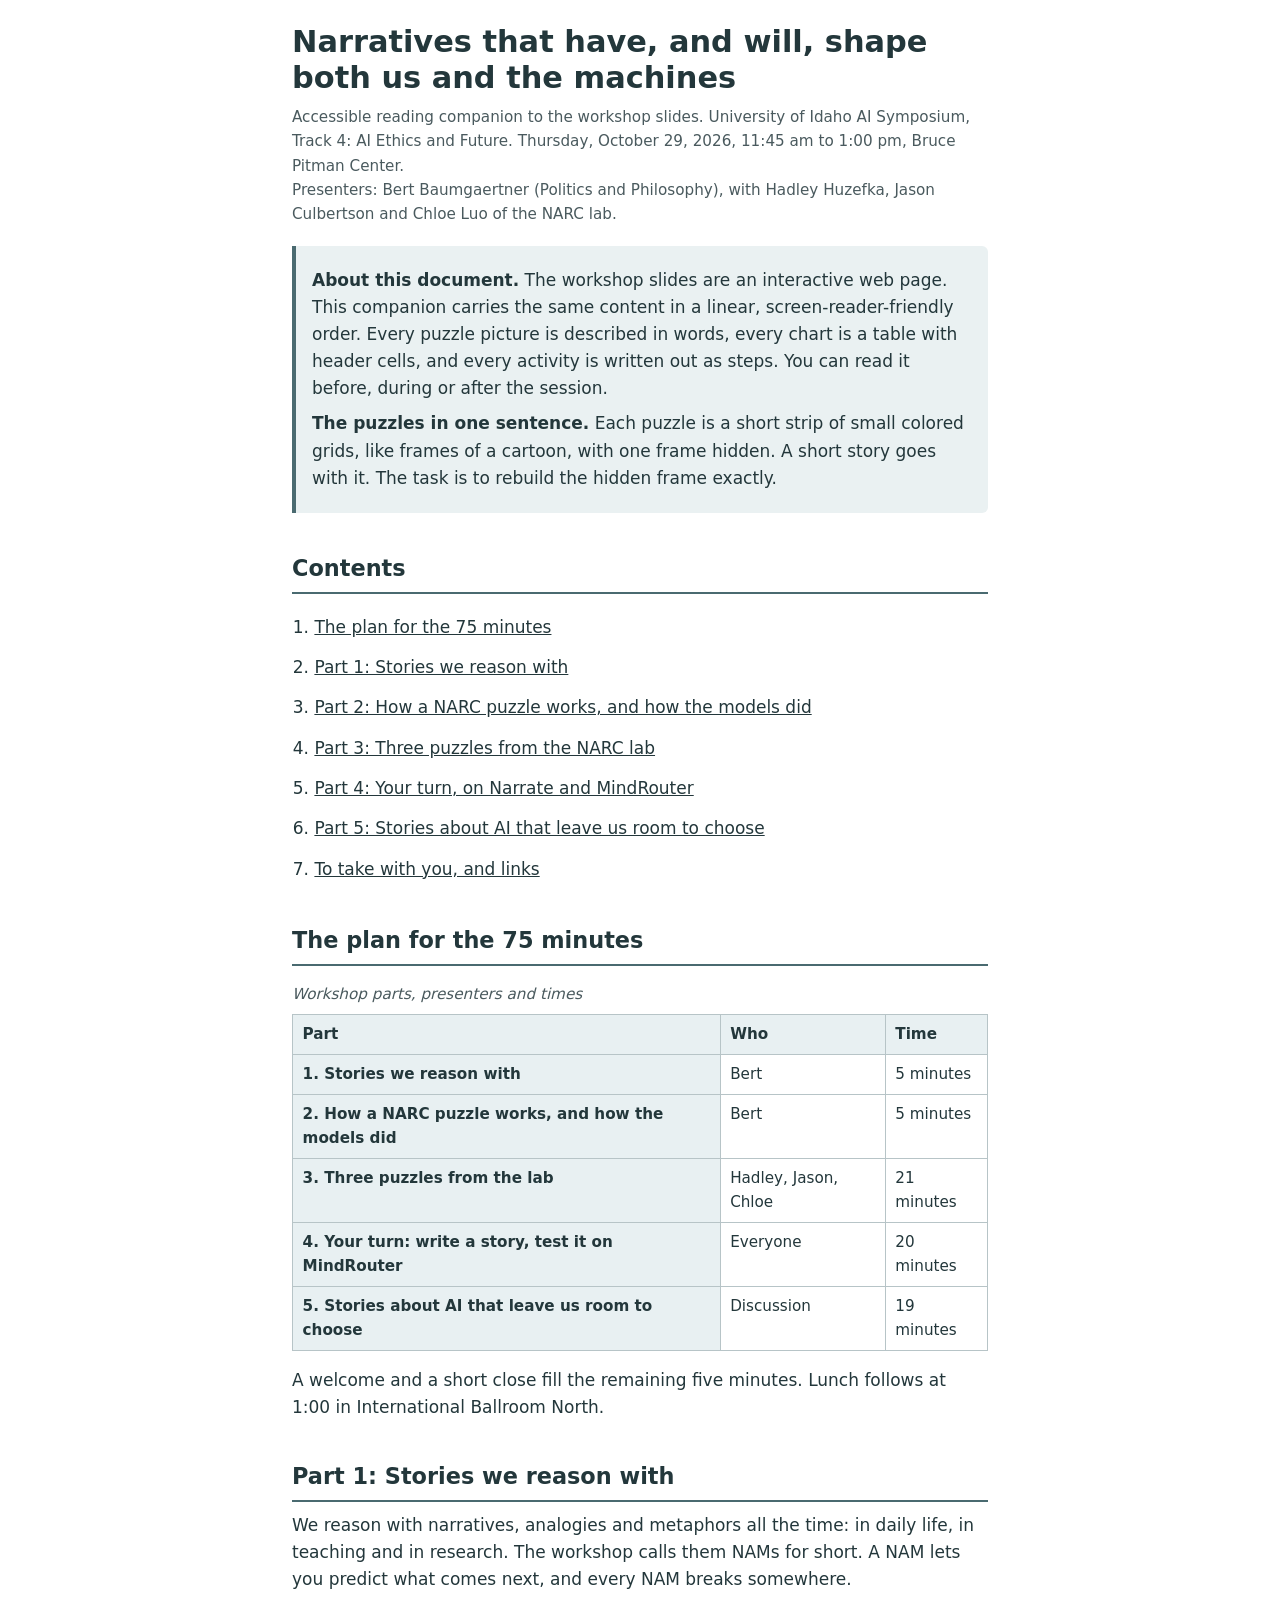
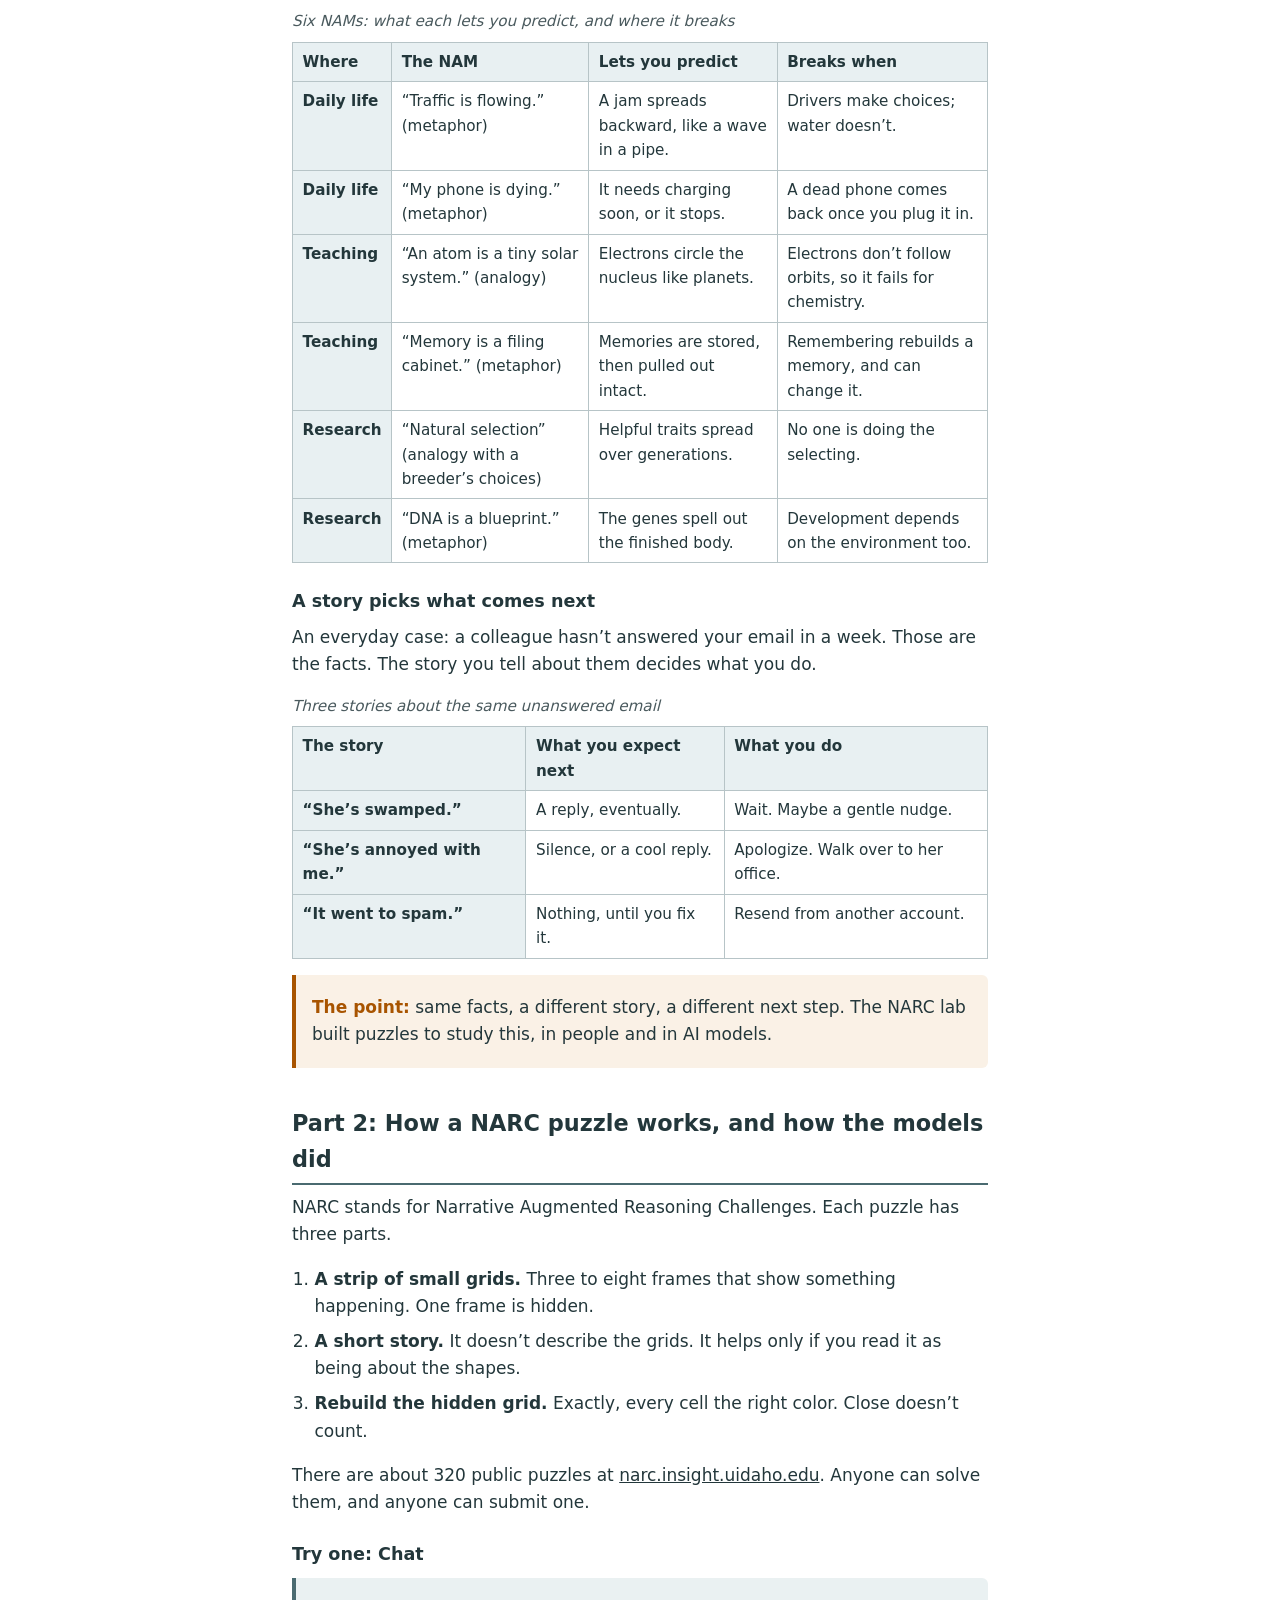
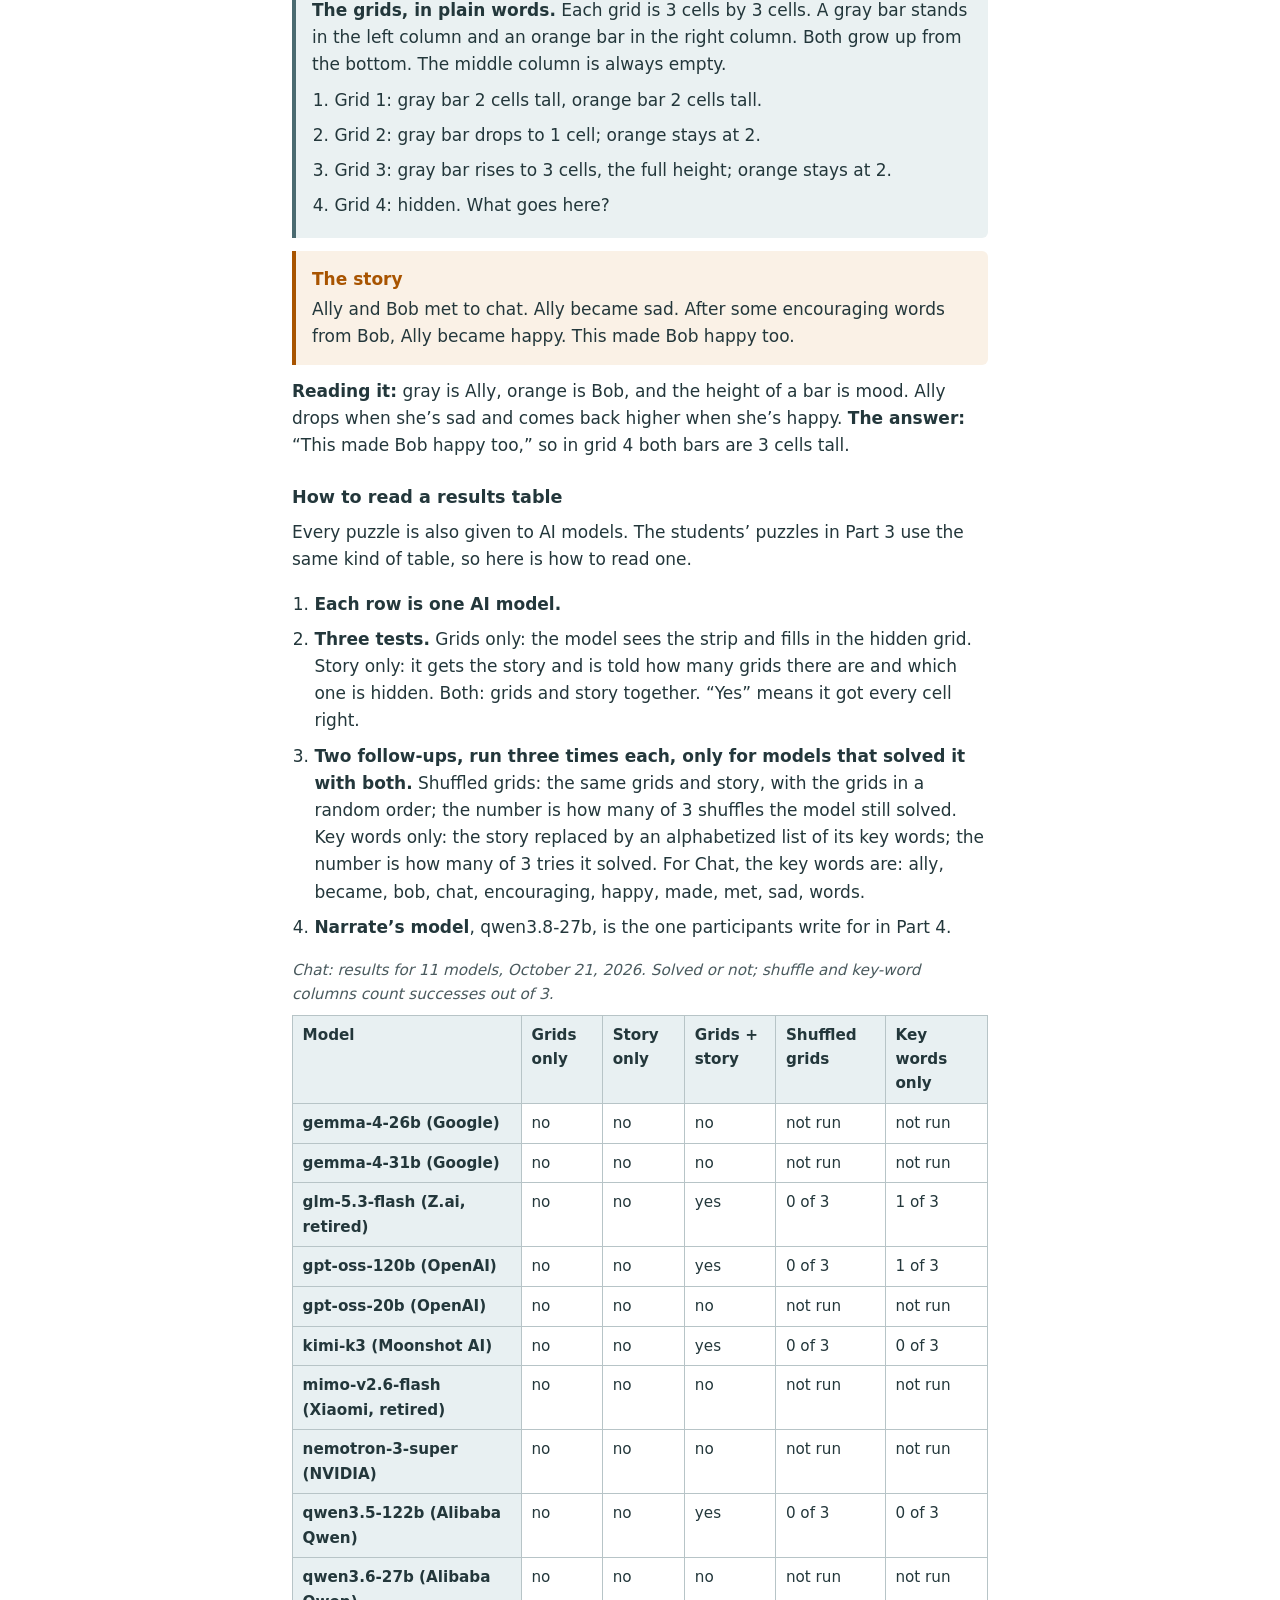
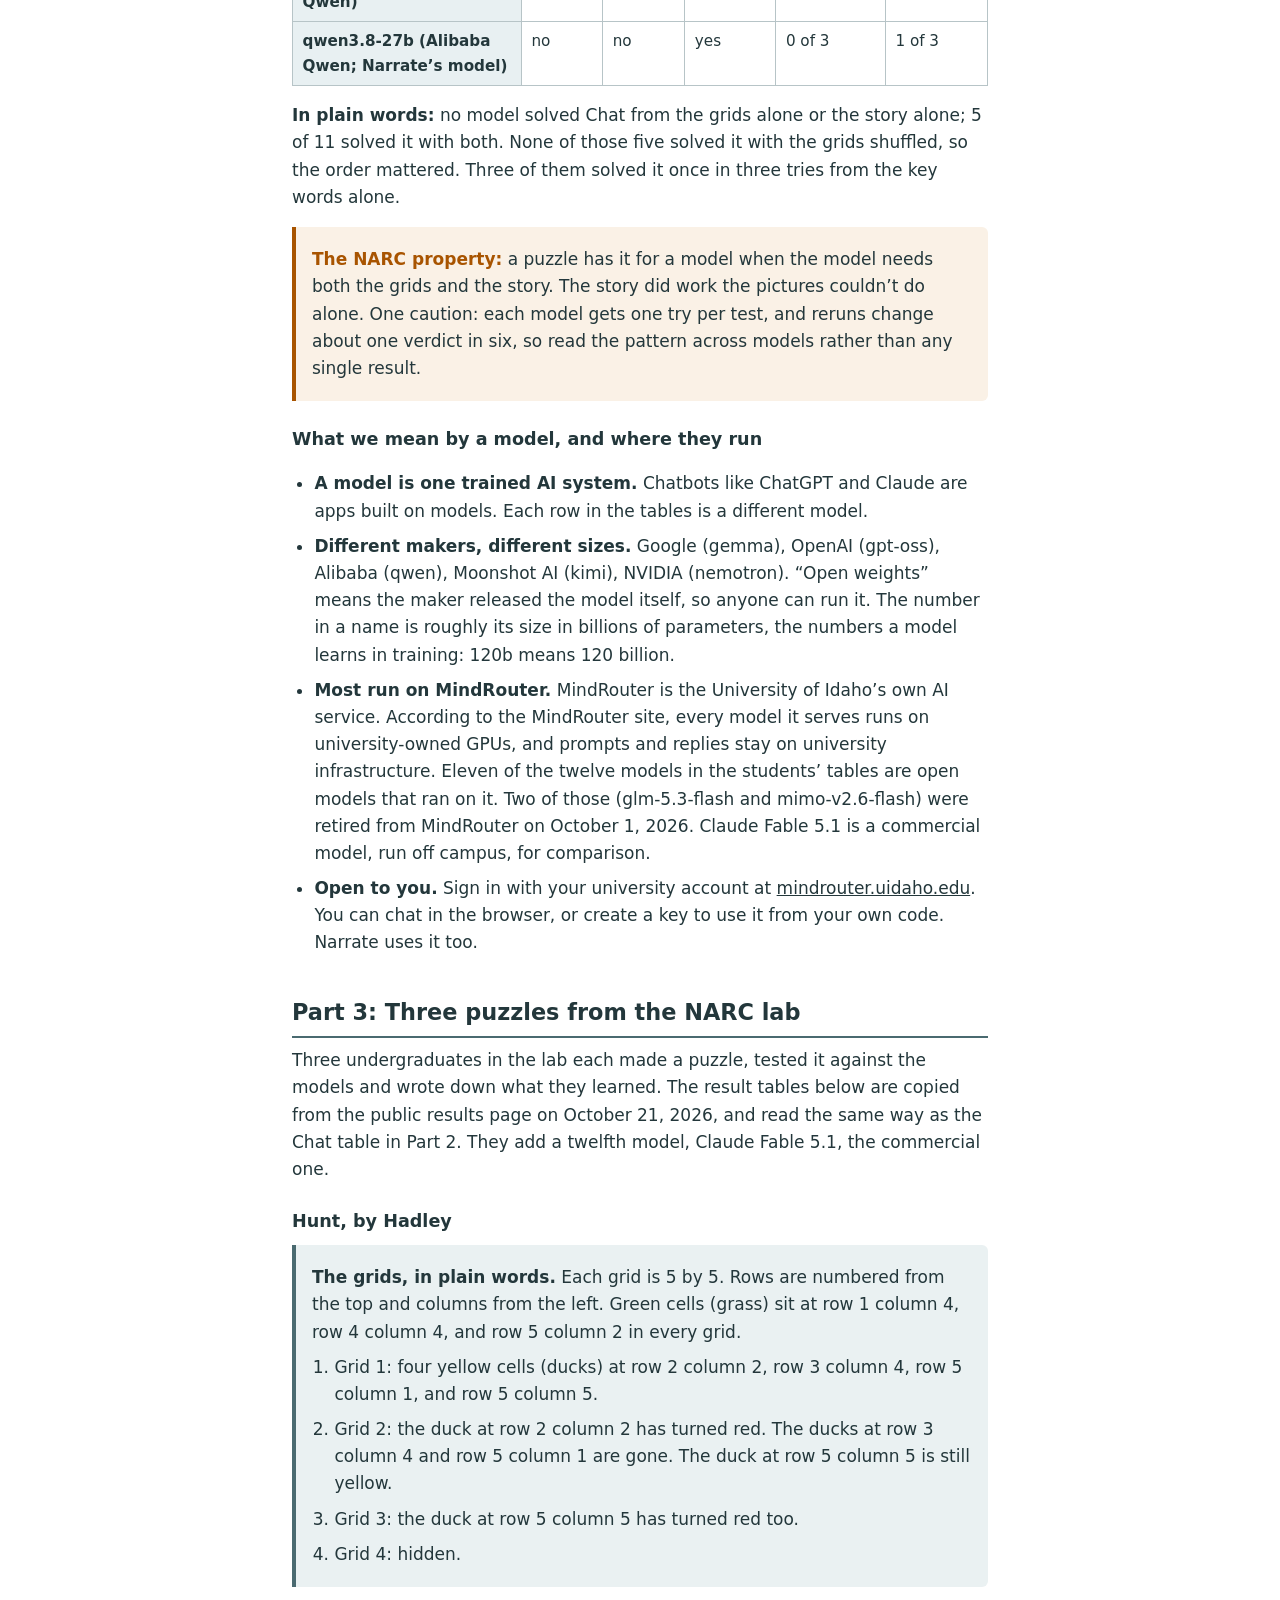
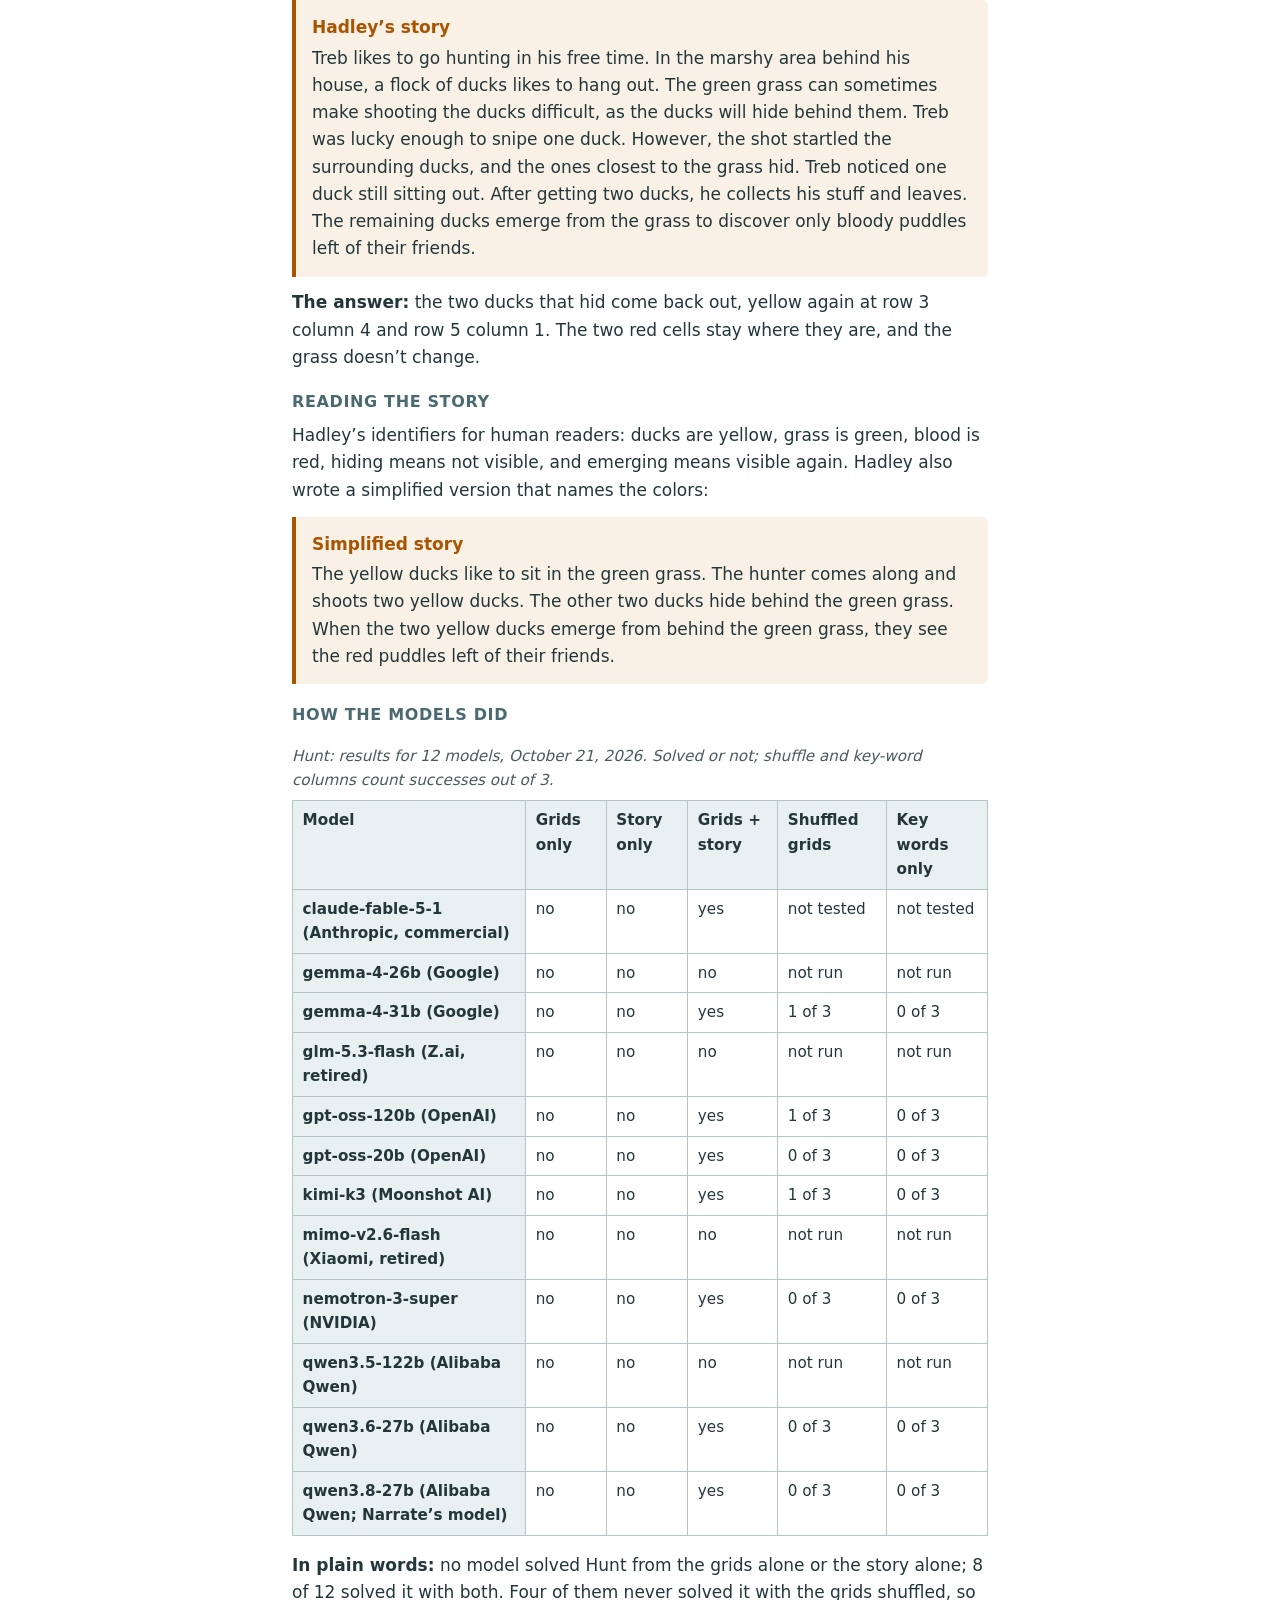
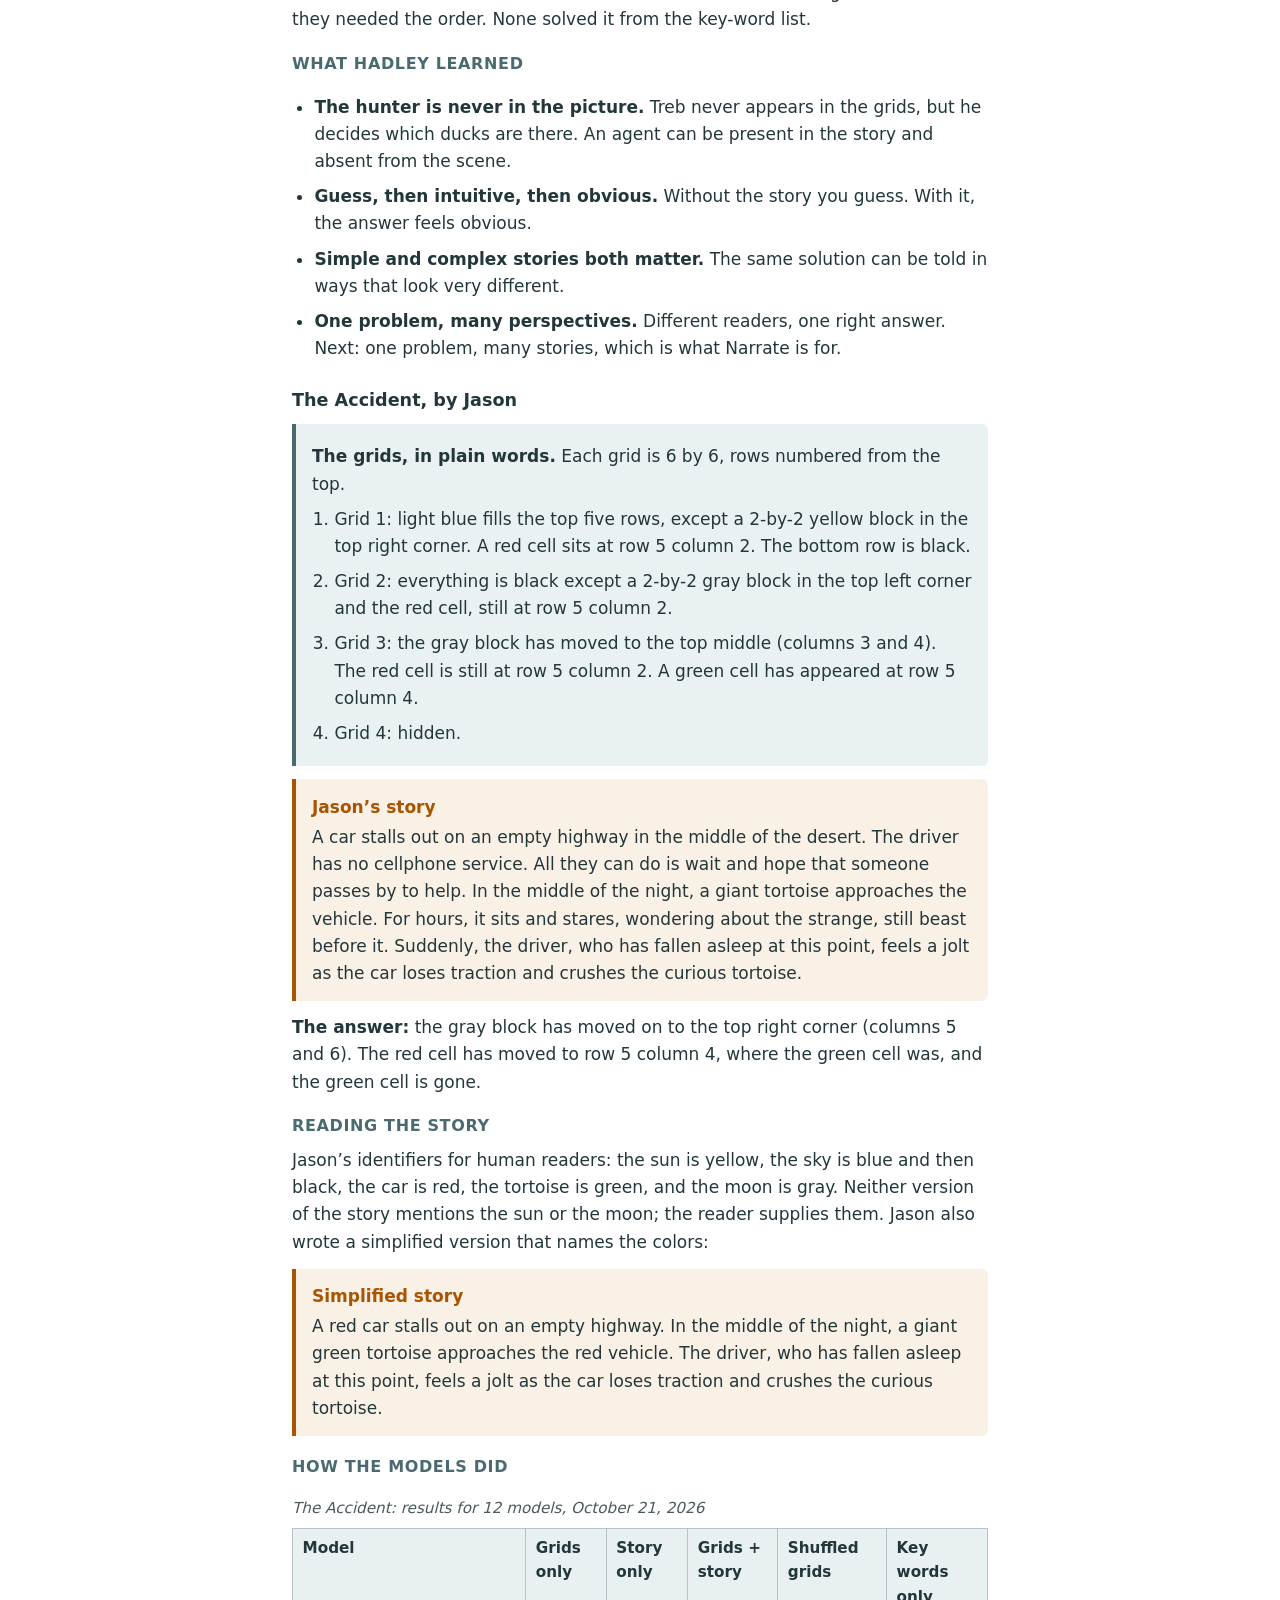
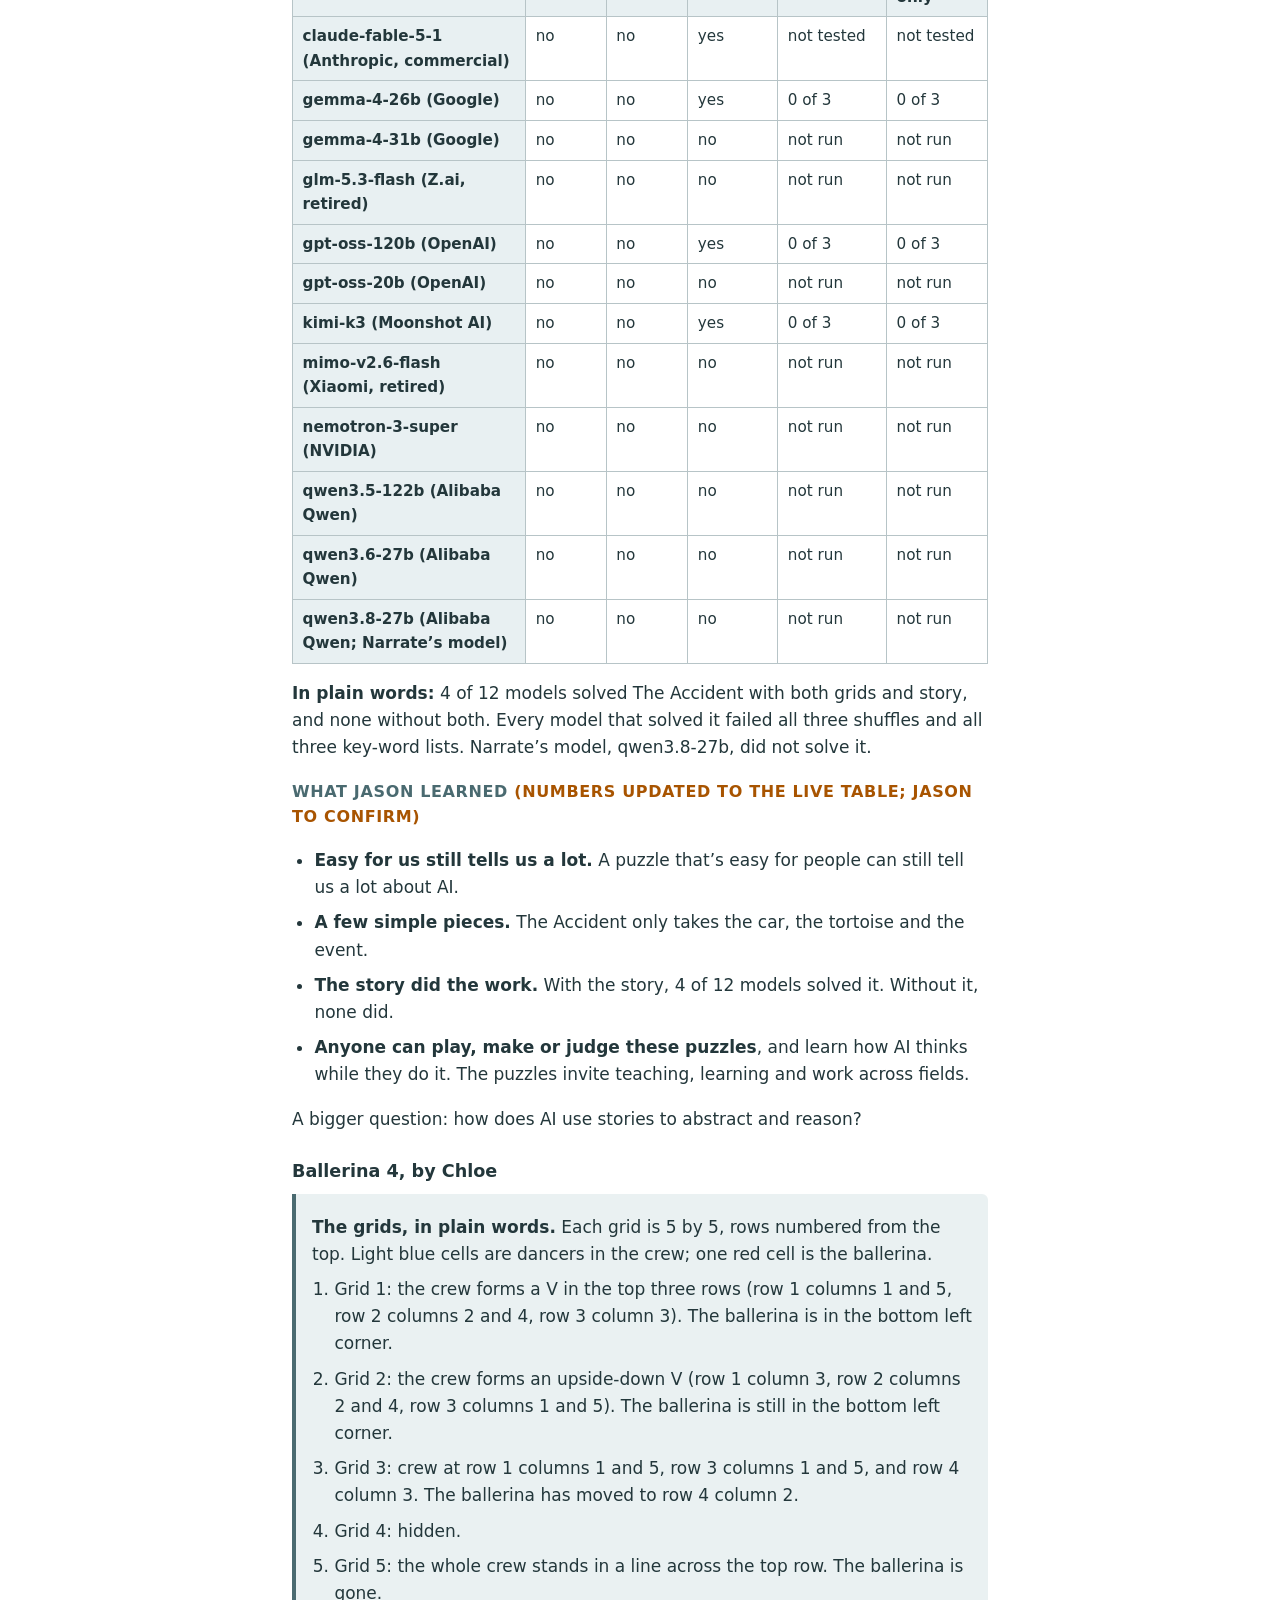
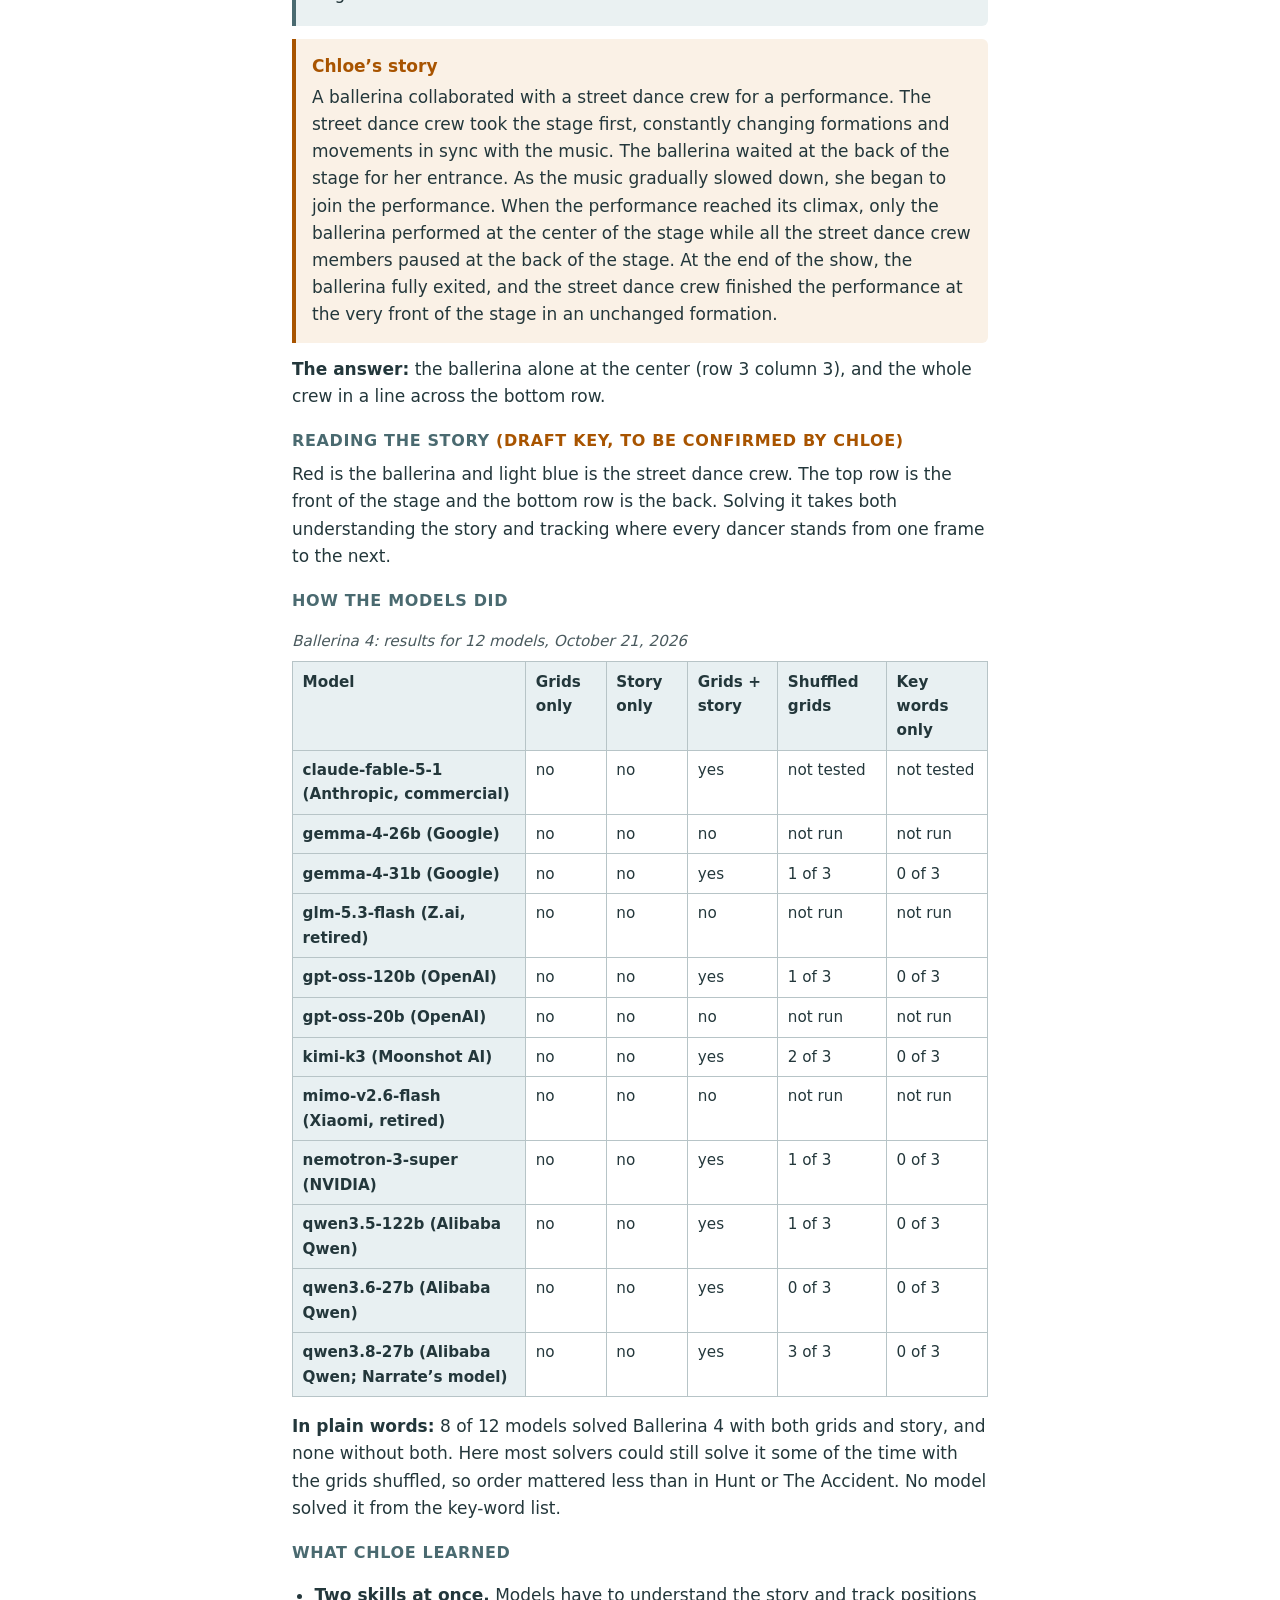
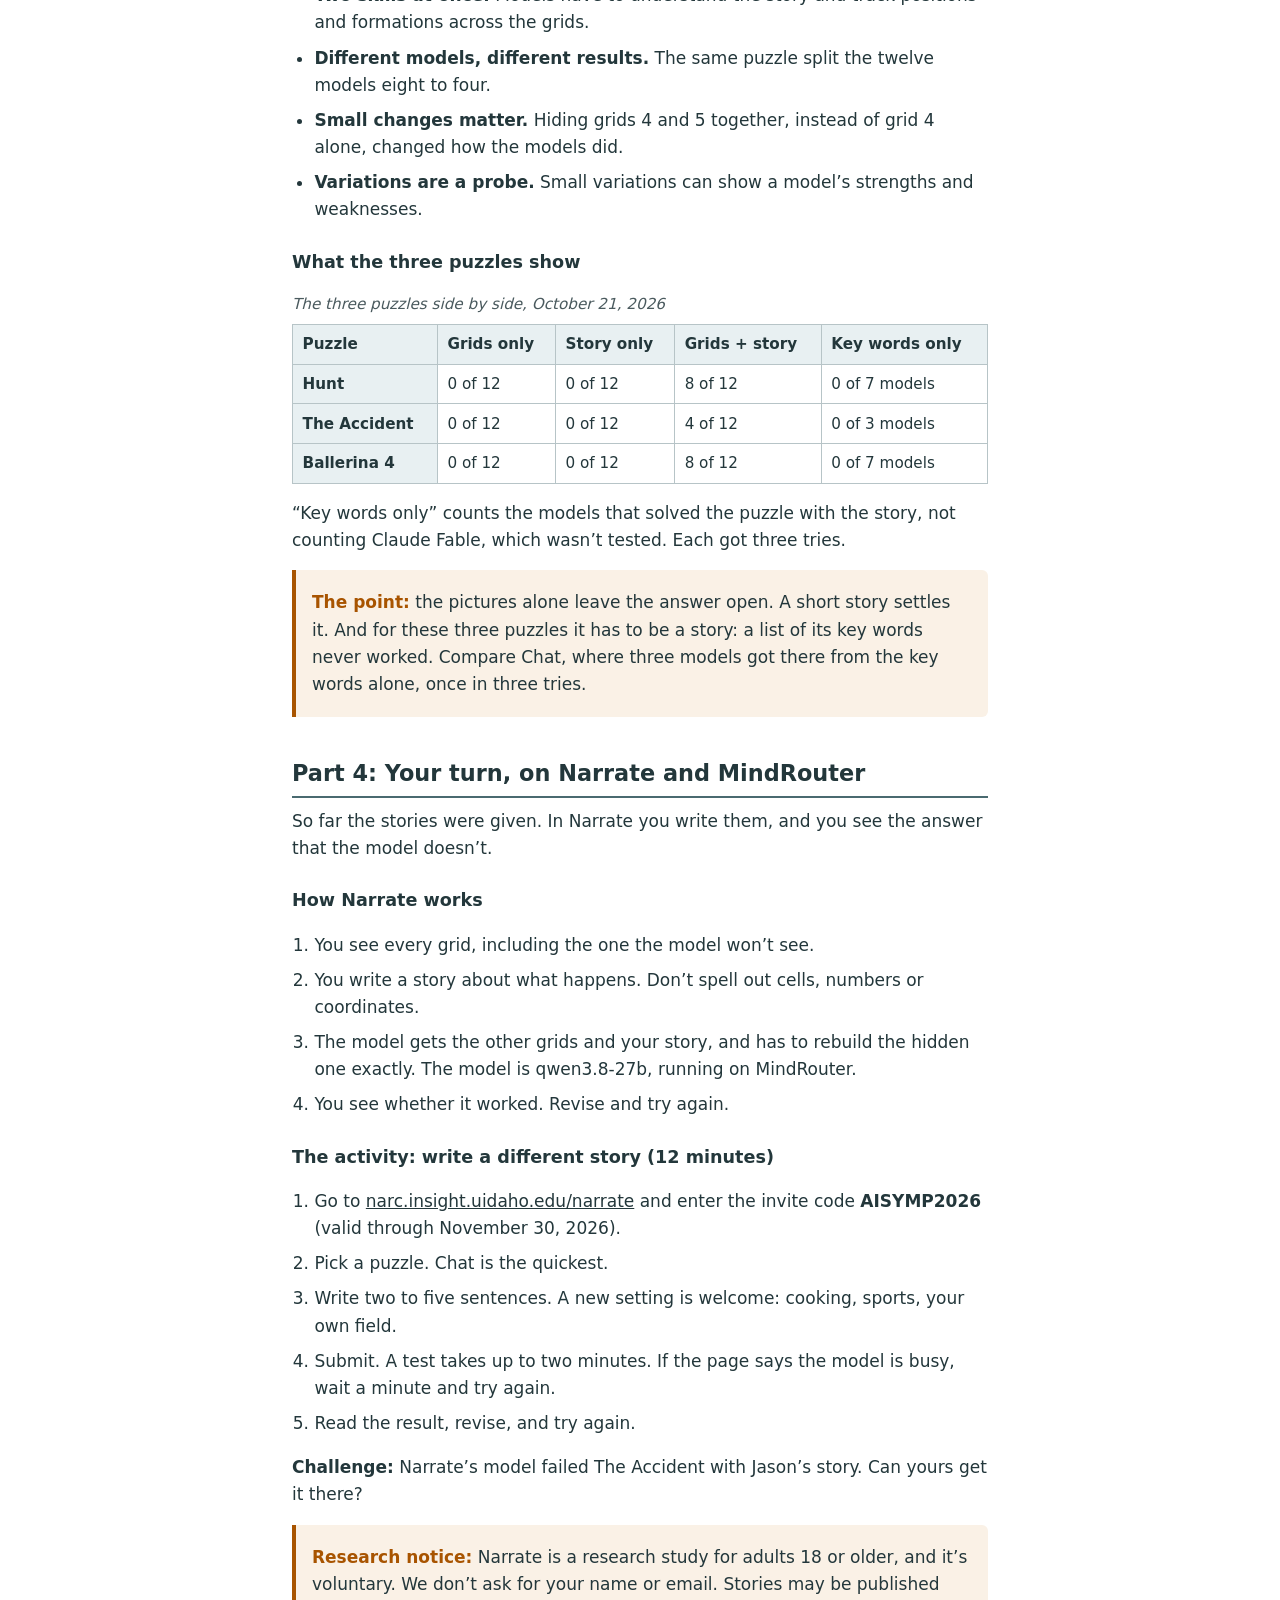
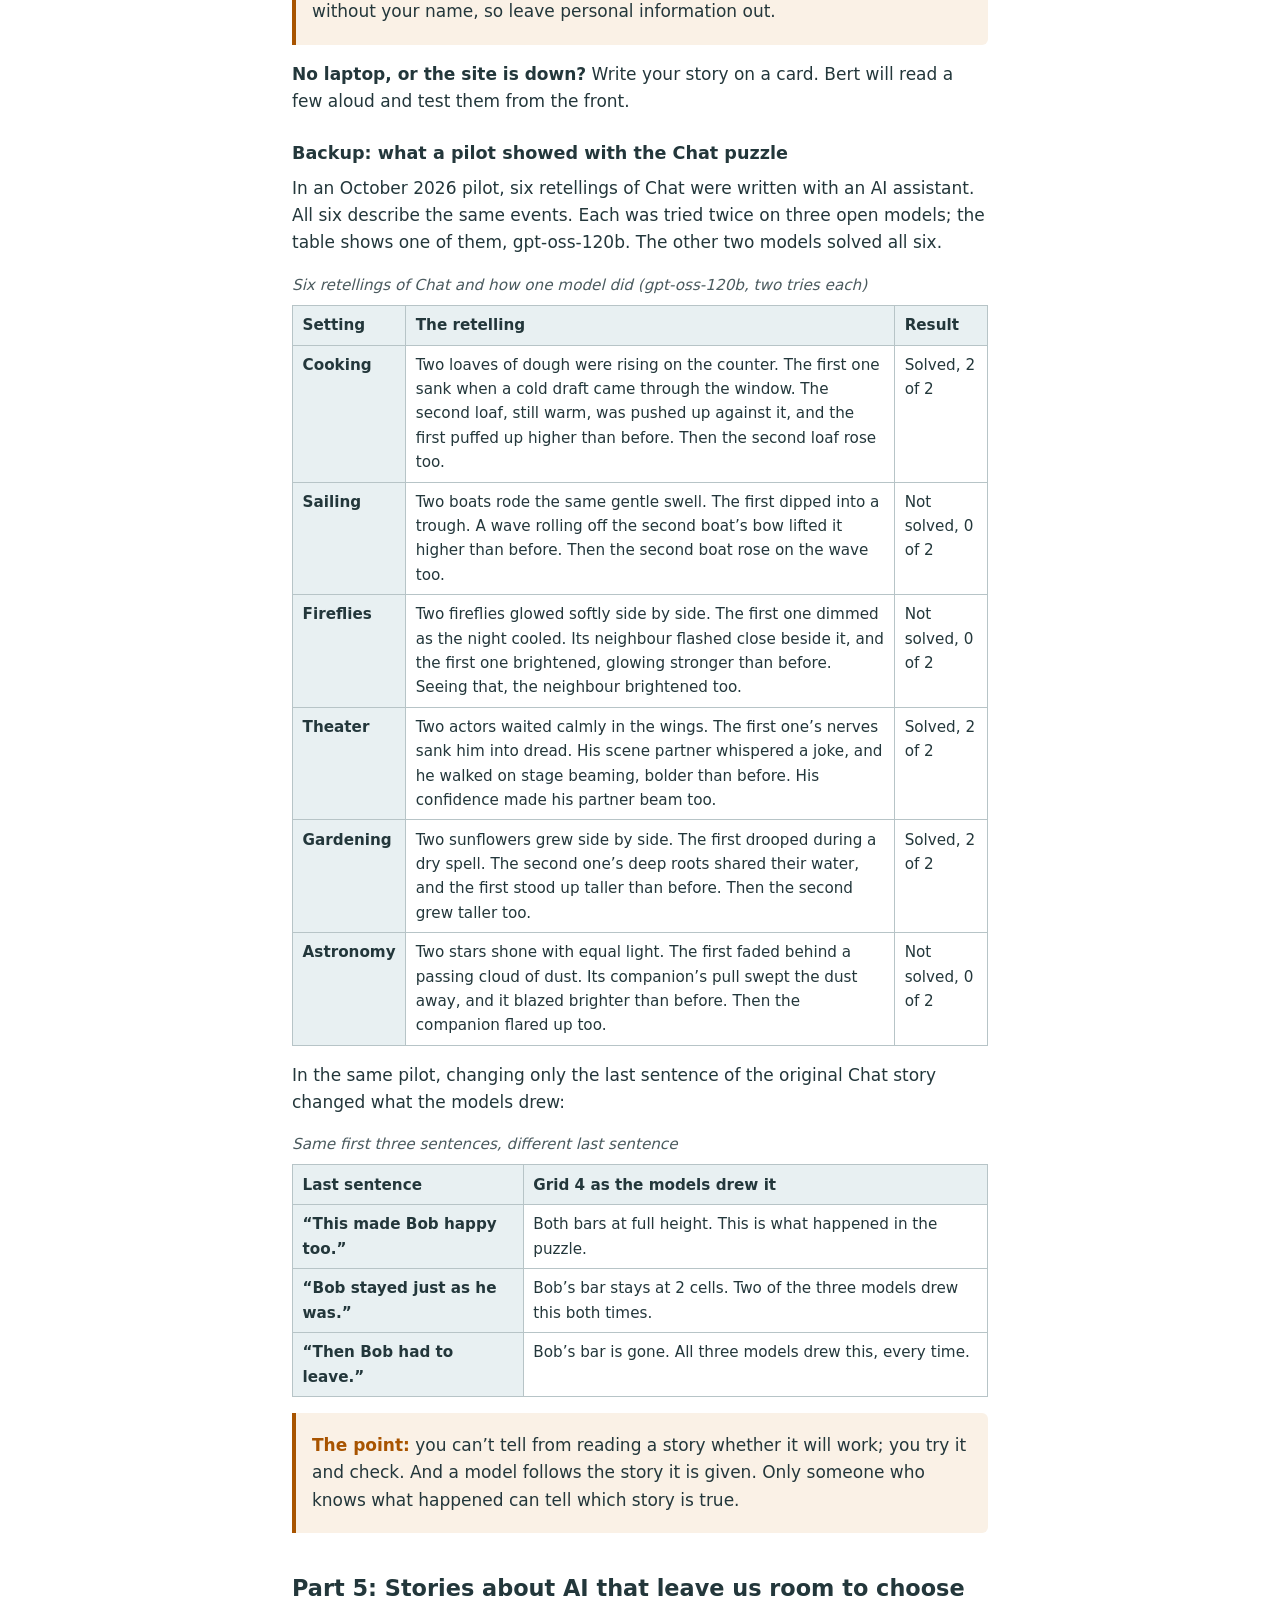
==== docs/companion.html @ aff0e632 "Narratives workshop for the UI AI Symposium, October 29, 2026 Interactive reveal.js slides, accessib" ====
<!DOCTYPE html>
<html lang="en">
<head>
<meta charset="utf-8">
<meta name="viewport" content="width=device-width, initial-scale=1">
<title>Narratives Workshop Companion</title>
<meta name="description" content="Accessible reading companion to the interactive slides for the workshop Narratives that have, and will, shape both us and the machines. University of Idaho AI Symposium, October 29, 2026. Same content as the slides, in linear form, with every puzzle grid described in words.">
<style>
  :root {
    --ink: #23373B;        /* body text on white: 12:1 */
    --rule: #4A6A70;       /* teal rule: 5.6:1 */
    --accent: #A85400;     /* dark orange: 5.1:1 on white, 4.8:1 on the cream callout */
    --note-bg: #EAF1F2;
    --transfer-bg: #FAF1E6;
    --tbl-head: #E8F0F2;
    --tbl-border: #B7C4C7;
    --quiet: #4A5A5E;      /* 6.5:1 on white */
  }
  * { box-sizing: border-box; }
  body {
    font-family: "Fira Sans", "Segoe UI", system-ui, -apple-system, sans-serif;
    color: var(--ink);
    background: #ffffff;
    line-height: 1.6;
    font-size: 1.0625rem;
    max-width: 46rem;
    margin: 0 auto;
    padding: 1.5rem 1.25rem 4rem;
  }
  h1 { font-size: 1.9rem; line-height: 1.2; margin: 0 0 .25rem; }
  h2 { font-size: 1.4rem; margin: 2.4rem 0 .6rem; padding-bottom: .3rem; border-bottom: 2px solid var(--rule); }
  h3 { font-size: 1.1rem; margin: 1.5rem 0 .3rem; color: var(--ink); }
  h4 { font-size: 1rem; margin: 1.1rem 0 .2rem; text-transform: uppercase; letter-spacing: .04em; color: var(--rule); }
  p, li { margin: .5rem 0; }
  ul, ol { padding-left: 1.4rem; }
  strong { font-weight: 600; }
  a { color: var(--ink); text-decoration: underline; }
  a:focus-visible, :focus-visible { outline: 3px solid var(--accent); outline-offset: 2px; }
  .skip { position: absolute; left: -999px; top: auto; background: var(--ink); color: #fff; padding: .6rem 1rem; text-decoration: none; border-radius: 0 0 6px 0; }
  .skip:focus { left: 0; top: 0; z-index: 10; }
  .meta { color: var(--quiet); font-size: .95rem; }
  .about { background: var(--note-bg); border-left: 4px solid var(--rule); padding: .8rem 1rem; border-radius: 0 6px 6px 0; margin: 1.2rem 0; }
  nav[aria-label="Contents"] ol { line-height: 1.9; }
  blockquote.story { margin: .8rem 0; padding: .7rem 1rem; background: var(--transfer-bg); border-left: 4px solid var(--accent); border-radius: 0 6px 6px 0; }
  blockquote.story p { margin: .2rem 0; }
  .label { font-weight: 700; }
  .story .label { color: var(--accent); }
  .inwords { background: var(--note-bg); border-left: 4px solid var(--rule); padding: .7rem 1rem; border-radius: 0 6px 6px 0; margin: .6rem 0 0; }
  .inwords ol { margin: .3rem 0; }
  aside.callout { background: var(--transfer-bg); border-left: 4px solid var(--accent); padding: .7rem 1rem; border-radius: 0 6px 6px 0; margin: 1rem 0; }
  aside.callout .label { color: var(--accent); }
  table { border-collapse: collapse; width: 100%; margin: 1rem 0; font-size: .95rem; }
  caption { text-align: left; font-style: italic; color: var(--quiet); margin-bottom: .5rem; }
  th, td { border: 1px solid var(--tbl-border); padding: .45rem .6rem; text-align: left; vertical-align: top; }
  thead th, tbody th { background: var(--tbl-head); }
  td.c { text-align: center; }
  .draft { font-weight: 700; color: var(--accent); }
  footer { margin-top: 3rem; padding-top: 1rem; border-top: 1px solid #D9E2E4; color: var(--quiet); font-size: .9rem; }
  @media print {
    body { max-width: none; font-size: 11pt; }
    h2 { break-after: avoid; }
    table, blockquote, .inwords { break-inside: avoid; }
  }
</style>
</head>
<body>
<a class="skip" href="#main">Skip to content</a>

<header>
  <h1>Narratives that have, and will, shape both us and the machines</h1>
  <p class="meta">Accessible reading companion to the workshop slides. University of Idaho AI Symposium, Track 4: AI Ethics and Future. Thursday, October 29, 2026, 11:45 am to 1:00 pm, Bruce Pitman Center.<br>
  Presenters: Bert Baumgaertner (Politics and Philosophy), with Hadley Huzefka, Jason Culbertson and Chloe Luo of the NARC lab.</p>

  <div class="about">
    <p><strong>About this document.</strong> The workshop slides are an interactive web page. This companion carries the same
    content in a linear, screen-reader-friendly order. Every puzzle picture is described in words, every chart is a table
    with header cells, and every activity is written out as steps. You can read it before, during or after the session.</p>
    <p><strong>The puzzles in one sentence.</strong> Each puzzle is a short strip of small colored grids, like frames of a
    cartoon, with one frame hidden. A short story goes with it. The task is to rebuild the hidden frame exactly.</p>
  </div>
</header>

<nav aria-label="Contents">
  <h2>Contents</h2>
  <ol>
    <li><a href="#plan">The plan for the 75 minutes</a></li>
    <li><a href="#part1">Part 1: Stories we reason with</a></li>
    <li><a href="#part2">Part 2: How a NARC puzzle works, and how the models did</a></li>
    <li><a href="#part3">Part 3: Three puzzles from the NARC lab</a></li>
    <li><a href="#part4">Part 4: Your turn, on Narrate and MindRouter</a></li>
    <li><a href="#part5">Part 5: Stories about AI that leave us room to choose</a></li>
    <li><a href="#close">To take with you, and links</a></li>
  </ol>
</nav>

<main id="main">

<section aria-labelledby="plan">
  <h2 id="plan">The plan for the 75 minutes</h2>
  <table>
    <caption>Workshop parts, presenters and times</caption>
    <thead><tr><th scope="col">Part</th><th scope="col">Who</th><th scope="col">Time</th></tr></thead>
    <tbody>
      <tr><th scope="row">1. Stories we reason with</th><td>Bert</td><td>5 minutes</td></tr>
      <tr><th scope="row">2. How a NARC puzzle works, and how the models did</th><td>Bert</td><td>5 minutes</td></tr>
      <tr><th scope="row">3. Three puzzles from the lab</th><td>Hadley, Jason, Chloe</td><td>21 minutes</td></tr>
      <tr><th scope="row">4. Your turn: write a story, test it on MindRouter</th><td>Everyone</td><td>20 minutes</td></tr>
      <tr><th scope="row">5. Stories about AI that leave us room to choose</th><td>Discussion</td><td>19 minutes</td></tr>
    </tbody>
  </table>
  <p>A welcome and a short close fill the remaining five minutes. Lunch follows at 1:00 in International Ballroom North.</p>
</section>

<section aria-labelledby="part1">
  <h2 id="part1">Part 1: Stories we reason with</h2>
  <p>We reason with narratives, analogies and metaphors all the time: in daily life, in teaching and in research. The workshop
  calls them NAMs for short. A NAM lets you predict what comes next, and every NAM breaks somewhere.</p>

  <table>
    <caption>Six NAMs: what each lets you predict, and where it breaks</caption>
    <thead><tr><th scope="col">Where</th><th scope="col">The NAM</th><th scope="col">Lets you predict</th><th scope="col">Breaks when</th></tr></thead>
    <tbody>
      <tr><th scope="row">Daily life</th><td>&ldquo;Traffic is flowing.&rdquo; (metaphor)</td><td>A jam spreads backward, like a wave in a pipe.</td><td>Drivers make choices; water doesn&rsquo;t.</td></tr>
      <tr><th scope="row">Daily life</th><td>&ldquo;My phone is dying.&rdquo; (metaphor)</td><td>It needs charging soon, or it stops.</td><td>A dead phone comes back once you plug it in.</td></tr>
      <tr><th scope="row">Teaching</th><td>&ldquo;An atom is a tiny solar system.&rdquo; (analogy)</td><td>Electrons circle the nucleus like planets.</td><td>Electrons don&rsquo;t follow orbits, so it fails for chemistry.</td></tr>
      <tr><th scope="row">Teaching</th><td>&ldquo;Memory is a filing cabinet.&rdquo; (metaphor)</td><td>Memories are stored, then pulled out intact.</td><td>Remembering rebuilds a memory, and can change it.</td></tr>
      <tr><th scope="row">Research</th><td>&ldquo;Natural selection&rdquo; (analogy with a breeder&rsquo;s choices)</td><td>Helpful traits spread over generations.</td><td>No one is doing the selecting.</td></tr>
      <tr><th scope="row">Research</th><td>&ldquo;DNA is a blueprint.&rdquo; (metaphor)</td><td>The genes spell out the finished body.</td><td>Development depends on the environment too.</td></tr>
    </tbody>
  </table>

  <h3>A story picks what comes next</h3>
  <p>An everyday case: a colleague hasn&rsquo;t answered your email in a week. Those are the facts. The story you tell about them decides what you do.</p>
  <table>
    <caption>Three stories about the same unanswered email</caption>
    <thead><tr><th scope="col">The story</th><th scope="col">What you expect next</th><th scope="col">What you do</th></tr></thead>
    <tbody>
      <tr><th scope="row">&ldquo;She&rsquo;s swamped.&rdquo;</th><td>A reply, eventually.</td><td>Wait. Maybe a gentle nudge.</td></tr>
      <tr><th scope="row">&ldquo;She&rsquo;s annoyed with me.&rdquo;</th><td>Silence, or a cool reply.</td><td>Apologize. Walk over to her office.</td></tr>
      <tr><th scope="row">&ldquo;It went to spam.&rdquo;</th><td>Nothing, until you fix it.</td><td>Resend from another account.</td></tr>
    </tbody>
  </table>
  <aside class="callout"><p><span class="label">The point:</span> same facts, a different story, a different next step.
  The NARC lab built puzzles to study this, in people and in AI models.</p></aside>
</section>

<section aria-labelledby="part2">
  <h2 id="part2">Part 2: How a NARC puzzle works, and how the models did</h2>
  <p>NARC stands for Narrative Augmented Reasoning Challenges. Each puzzle has three parts.</p>
  <ol>
    <li><strong>A strip of small grids.</strong> Three to eight frames that show something happening. One frame is hidden.</li>
    <li><strong>A short story.</strong> It doesn&rsquo;t describe the grids. It helps only if you read it as being about the shapes.</li>
    <li><strong>Rebuild the hidden grid.</strong> Exactly, every cell the right color. Close doesn&rsquo;t count.</li>
  </ol>
  <p>There are about 320 public puzzles at <a href="https://narc.insight.uidaho.edu">narc.insight.uidaho.edu</a>.
  Anyone can solve them, and anyone can submit one.</p>

  <h3>Try one: Chat</h3>
  <div class="inwords">
    <p><span class="label">The grids, in plain words.</span> Each grid is 3 cells by 3 cells. A gray bar stands in the left column
    and an orange bar in the right column. Both grow up from the bottom. The middle column is always empty.</p>
    <ol>
      <li>Grid 1: gray bar 2 cells tall, orange bar 2 cells tall.</li>
      <li>Grid 2: gray bar drops to 1 cell; orange stays at 2.</li>
      <li>Grid 3: gray bar rises to 3 cells, the full height; orange stays at 2.</li>
      <li>Grid 4: hidden. What goes here?</li>
    </ol>
  </div>
  <blockquote class="story"><p class="label">The story</p><p>Ally and Bob met to chat. Ally became sad. After some encouraging words from Bob, Ally became happy. This made Bob happy too.</p></blockquote>
  <p><strong>Reading it:</strong> gray is Ally, orange is Bob, and the height of a bar is mood. Ally drops when she&rsquo;s sad and
  comes back higher when she&rsquo;s happy. <strong>The answer:</strong> &ldquo;This made Bob happy too,&rdquo; so in grid 4 both bars are 3 cells tall.</p>

  <h3>How to read a results table</h3>
  <p>Every puzzle is also given to AI models. The students&rsquo; puzzles in Part 3 use the same kind of table, so here is how to read one.</p>
  <ol>
    <li><strong>Each row is one AI model.</strong></li>
    <li><strong>Three tests.</strong> Grids only: the model sees the strip and fills in the hidden grid. Story only: it gets the story and is told how many grids there are and which one is hidden. Both: grids and story together. &ldquo;Yes&rdquo; means it got every cell right.</li>
    <li><strong>Two follow-ups, run three times each, only for models that solved it with both.</strong> Shuffled grids: the same grids and story, with the grids in a random order; the number is how many of 3 shuffles the model still solved. Key words only: the story replaced by an alphabetized list of its key words; the number is how many of 3 tries it solved. For Chat, the key words are: ally, became, bob, chat, encouraging, happy, made, met, sad, words.</li>
    <li><strong>Narrate&rsquo;s model</strong>, qwen3.8-27b, is the one participants write for in Part 4.</li>
  </ol>
  <table>
    <caption>Chat: results for 11 models, October 21, 2026. Solved or not; shuffle and key-word columns count successes out of 3.</caption>
    <thead><tr><th scope="col">Model</th><th scope="col">Grids only</th><th scope="col">Story only</th><th scope="col">Grids + story</th><th scope="col">Shuffled grids</th><th scope="col">Key words only</th></tr></thead>
    <tbody>
      <tr><th scope="row">gemma-4-26b (Google)</th><td>no</td><td>no</td><td>no</td><td>not run</td><td>not run</td></tr>
      <tr><th scope="row">gemma-4-31b (Google)</th><td>no</td><td>no</td><td>no</td><td>not run</td><td>not run</td></tr>
      <tr><th scope="row">glm-5.3-flash (Z.ai, retired)</th><td>no</td><td>no</td><td>yes</td><td>0 of 3</td><td>1 of 3</td></tr>
      <tr><th scope="row">gpt-oss-120b (OpenAI)</th><td>no</td><td>no</td><td>yes</td><td>0 of 3</td><td>1 of 3</td></tr>
      <tr><th scope="row">gpt-oss-20b (OpenAI)</th><td>no</td><td>no</td><td>no</td><td>not run</td><td>not run</td></tr>
      <tr><th scope="row">kimi-k3 (Moonshot AI)</th><td>no</td><td>no</td><td>yes</td><td>0 of 3</td><td>0 of 3</td></tr>
      <tr><th scope="row">mimo-v2.6-flash (Xiaomi, retired)</th><td>no</td><td>no</td><td>no</td><td>not run</td><td>not run</td></tr>
      <tr><th scope="row">nemotron-3-super (NVIDIA)</th><td>no</td><td>no</td><td>no</td><td>not run</td><td>not run</td></tr>
      <tr><th scope="row">qwen3.5-122b (Alibaba Qwen)</th><td>no</td><td>no</td><td>yes</td><td>0 of 3</td><td>0 of 3</td></tr>
      <tr><th scope="row">qwen3.6-27b (Alibaba Qwen)</th><td>no</td><td>no</td><td>no</td><td>not run</td><td>not run</td></tr>
      <tr><th scope="row">qwen3.8-27b (Alibaba Qwen; Narrate&rsquo;s model)</th><td>no</td><td>no</td><td>yes</td><td>0 of 3</td><td>1 of 3</td></tr>
    </tbody>
  </table>
  <p><strong>In plain words:</strong> no model solved Chat from the grids alone or the story alone; 5 of 11 solved it with both.
  None of those five solved it with the grids shuffled, so the order mattered. Three of them solved it once in three tries from the key words alone.</p>
  <aside class="callout"><p><span class="label">The NARC property:</span> a puzzle has it for a model when the model needs
  both the grids and the story. The story did work the pictures couldn&rsquo;t do alone. One caution: each model gets one try
  per test, and reruns change about one verdict in six, so read the pattern across models rather than any single result.</p></aside>

  <h3>What we mean by a model, and where they run</h3>
  <ul>
    <li><strong>A model is one trained AI system.</strong> Chatbots like ChatGPT and Claude are apps built on models. Each row in the tables is a different model.</li>
    <li><strong>Different makers, different sizes.</strong> Google (gemma), OpenAI (gpt-oss), Alibaba (qwen), Moonshot AI (kimi), NVIDIA (nemotron). &ldquo;Open weights&rdquo; means the maker released the model itself, so anyone can run it. The number in a name is roughly its size in billions of parameters, the numbers a model learns in training: 120b means 120 billion.</li>
    <li><strong>Most run on MindRouter.</strong> MindRouter is the University of Idaho&rsquo;s own AI service. According to the MindRouter site, every model it serves runs on university-owned GPUs, and prompts and replies stay on university infrastructure. Eleven of the twelve models in the students&rsquo; tables are open models that ran on it. Two of those (glm-5.3-flash and mimo-v2.6-flash) were retired from MindRouter on October 1, 2026. Claude Fable 5.1 is a commercial model, run off campus, for comparison.</li>
    <li><strong>Open to you.</strong> Sign in with your university account at <a href="https://mindrouter.uidaho.edu">mindrouter.uidaho.edu</a>. You can chat in the browser, or create a key to use it from your own code. Narrate uses it too.</li>
  </ul>
</section>

<section aria-labelledby="part3">
  <h2 id="part3">Part 3: Three puzzles from the NARC lab</h2>
  <p>Three undergraduates in the lab each made a puzzle, tested it against the models and wrote down what they learned.
  The result tables below are copied from the public results page on October 21, 2026, and read the same way as the Chat
  table in Part 2. They add a twelfth model, Claude Fable 5.1, the commercial one.</p>

  <!-- HUNT -->
  <h3 id="hunt">Hunt, by Hadley</h3>
  <div class="inwords">
    <p><span class="label">The grids, in plain words.</span> Each grid is 5 by 5. Rows are numbered from the top and columns from the left.
    Green cells (grass) sit at row 1 column 4, row 4 column 4, and row 5 column 2 in every grid.</p>
    <ol>
      <li>Grid 1: four yellow cells (ducks) at row 2 column 2, row 3 column 4, row 5 column 1, and row 5 column 5.</li>
      <li>Grid 2: the duck at row 2 column 2 has turned red. The ducks at row 3 column 4 and row 5 column 1 are gone. The duck at row 5 column 5 is still yellow.</li>
      <li>Grid 3: the duck at row 5 column 5 has turned red too.</li>
      <li>Grid 4: hidden.</li>
    </ol>
  </div>
  <blockquote class="story"><p class="label">Hadley&rsquo;s story</p><p>Treb likes to go hunting in his free time. In the marshy area behind his house, a flock of ducks likes to hang out. The green grass can sometimes make shooting the ducks difficult, as the ducks will hide behind them. Treb was lucky enough to snipe one duck. However, the shot startled the surrounding ducks, and the ones closest to the grass hid. Treb noticed one duck still sitting out. After getting two ducks, he collects his stuff and leaves. The remaining ducks emerge from the grass to discover only bloody puddles left of their friends.</p></blockquote>
  <p><strong>The answer:</strong> the two ducks that hid come back out, yellow again at row 3 column 4 and row 5 column 1. The two red cells stay where they are, and the grass doesn&rsquo;t change.</p>

  <h4>Reading the story</h4>
  <p>Hadley&rsquo;s identifiers for human readers: ducks are yellow, grass is green, blood is red, hiding means not visible, and emerging means visible again.
  Hadley also wrote a simplified version that names the colors:</p>
  <blockquote class="story"><p class="label">Simplified story</p><p>The yellow ducks like to sit in the green grass. The hunter comes along and shoots two yellow ducks. The other two ducks hide behind the green grass. When the two yellow ducks emerge from behind the green grass, they see the red puddles left of their friends.</p></blockquote>

  <h4>How the models did</h4>
  <table>
    <caption>Hunt: results for 12 models, October 21, 2026. Solved or not; shuffle and key-word columns count successes out of 3.</caption>
    <thead><tr><th scope="col">Model</th><th scope="col">Grids only</th><th scope="col">Story only</th><th scope="col">Grids + story</th><th scope="col">Shuffled grids</th><th scope="col">Key words only</th></tr></thead>
    <tbody>
      <tr><th scope="row">claude-fable-5-1 (Anthropic, commercial)</th><td>no</td><td>no</td><td>yes</td><td>not tested</td><td>not tested</td></tr>
      <tr><th scope="row">gemma-4-26b (Google)</th><td>no</td><td>no</td><td>no</td><td>not run</td><td>not run</td></tr>
      <tr><th scope="row">gemma-4-31b (Google)</th><td>no</td><td>no</td><td>yes</td><td>1 of 3</td><td>0 of 3</td></tr>
      <tr><th scope="row">glm-5.3-flash (Z.ai, retired)</th><td>no</td><td>no</td><td>no</td><td>not run</td><td>not run</td></tr>
      <tr><th scope="row">gpt-oss-120b (OpenAI)</th><td>no</td><td>no</td><td>yes</td><td>1 of 3</td><td>0 of 3</td></tr>
      <tr><th scope="row">gpt-oss-20b (OpenAI)</th><td>no</td><td>no</td><td>yes</td><td>0 of 3</td><td>0 of 3</td></tr>
      <tr><th scope="row">kimi-k3 (Moonshot AI)</th><td>no</td><td>no</td><td>yes</td><td>1 of 3</td><td>0 of 3</td></tr>
      <tr><th scope="row">mimo-v2.6-flash (Xiaomi, retired)</th><td>no</td><td>no</td><td>no</td><td>not run</td><td>not run</td></tr>
      <tr><th scope="row">nemotron-3-super (NVIDIA)</th><td>no</td><td>no</td><td>yes</td><td>0 of 3</td><td>0 of 3</td></tr>
      <tr><th scope="row">qwen3.5-122b (Alibaba Qwen)</th><td>no</td><td>no</td><td>no</td><td>not run</td><td>not run</td></tr>
      <tr><th scope="row">qwen3.6-27b (Alibaba Qwen)</th><td>no</td><td>no</td><td>yes</td><td>0 of 3</td><td>0 of 3</td></tr>
      <tr><th scope="row">qwen3.8-27b (Alibaba Qwen; Narrate&rsquo;s model)</th><td>no</td><td>no</td><td>yes</td><td>0 of 3</td><td>0 of 3</td></tr>
    </tbody>
  </table>
  <p><strong>In plain words:</strong> no model solved Hunt from the grids alone or the story alone; 8 of 12 solved it with both.
  Four of them never solved it with the grids shuffled, so they needed the order. None solved it from the key-word list.</p>

  <h4>What Hadley learned</h4>
  <ul>
    <li><strong>The hunter is never in the picture.</strong> Treb never appears in the grids, but he decides which ducks are there. An agent can be present in the story and absent from the scene.</li>
    <li><strong>Guess, then intuitive, then obvious.</strong> Without the story you guess. With it, the answer feels obvious.</li>
    <li><strong>Simple and complex stories both matter.</strong> The same solution can be told in ways that look very different.</li>
    <li><strong>One problem, many perspectives.</strong> Different readers, one right answer. Next: one problem, many stories, which is what Narrate is for.</li>
  </ul>

  <!-- ACCIDENT -->
  <h3 id="accident">The Accident, by Jason</h3>
  <div class="inwords">
    <p><span class="label">The grids, in plain words.</span> Each grid is 6 by 6, rows numbered from the top.</p>
    <ol>
      <li>Grid 1: light blue fills the top five rows, except a 2-by-2 yellow block in the top right corner. A red cell sits at row 5 column 2. The bottom row is black.</li>
      <li>Grid 2: everything is black except a 2-by-2 gray block in the top left corner and the red cell, still at row 5 column 2.</li>
      <li>Grid 3: the gray block has moved to the top middle (columns 3 and 4). The red cell is still at row 5 column 2. A green cell has appeared at row 5 column 4.</li>
      <li>Grid 4: hidden.</li>
    </ol>
  </div>
  <blockquote class="story"><p class="label">Jason&rsquo;s story</p><p>A car stalls out on an empty highway in the middle of the desert. The driver has no cellphone service. All they can do is wait and hope that someone passes by to help. In the middle of the night, a giant tortoise approaches the vehicle. For hours, it sits and stares, wondering about the strange, still beast before it. Suddenly, the driver, who has fallen asleep at this point, feels a jolt as the car loses traction and crushes the curious tortoise.</p></blockquote>
  <p><strong>The answer:</strong> the gray block has moved on to the top right corner (columns 5 and 6). The red cell has moved to row 5 column 4, where the green cell was, and the green cell is gone.</p>
  <h4>Reading the story</h4>
  <p>Jason&rsquo;s identifiers for human readers: the sun is yellow, the sky is blue and then black, the car is red, the tortoise is green, and the moon is gray.
  Neither version of the story mentions the sun or the moon; the reader supplies them. Jason also wrote a simplified version that names the colors:</p>
  <blockquote class="story"><p class="label">Simplified story</p><p>A red car stalls out on an empty highway. In the middle of the night, a giant green tortoise approaches the red vehicle. The driver, who has fallen asleep at this point, feels a jolt as the car loses traction and crushes the curious tortoise.</p></blockquote>

  <h4>How the models did</h4>
  <table>
    <caption>The Accident: results for 12 models, October 21, 2026</caption>
    <thead><tr><th scope="col">Model</th><th scope="col">Grids only</th><th scope="col">Story only</th><th scope="col">Grids + story</th><th scope="col">Shuffled grids</th><th scope="col">Key words only</th></tr></thead>
    <tbody>
      <tr><th scope="row">claude-fable-5-1 (Anthropic, commercial)</th><td>no</td><td>no</td><td>yes</td><td>not tested</td><td>not tested</td></tr>
      <tr><th scope="row">gemma-4-26b (Google)</th><td>no</td><td>no</td><td>yes</td><td>0 of 3</td><td>0 of 3</td></tr>
      <tr><th scope="row">gemma-4-31b (Google)</th><td>no</td><td>no</td><td>no</td><td>not run</td><td>not run</td></tr>
      <tr><th scope="row">glm-5.3-flash (Z.ai, retired)</th><td>no</td><td>no</td><td>no</td><td>not run</td><td>not run</td></tr>
      <tr><th scope="row">gpt-oss-120b (OpenAI)</th><td>no</td><td>no</td><td>yes</td><td>0 of 3</td><td>0 of 3</td></tr>
      <tr><th scope="row">gpt-oss-20b (OpenAI)</th><td>no</td><td>no</td><td>no</td><td>not run</td><td>not run</td></tr>
      <tr><th scope="row">kimi-k3 (Moonshot AI)</th><td>no</td><td>no</td><td>yes</td><td>0 of 3</td><td>0 of 3</td></tr>
      <tr><th scope="row">mimo-v2.6-flash (Xiaomi, retired)</th><td>no</td><td>no</td><td>no</td><td>not run</td><td>not run</td></tr>
      <tr><th scope="row">nemotron-3-super (NVIDIA)</th><td>no</td><td>no</td><td>no</td><td>not run</td><td>not run</td></tr>
      <tr><th scope="row">qwen3.5-122b (Alibaba Qwen)</th><td>no</td><td>no</td><td>no</td><td>not run</td><td>not run</td></tr>
      <tr><th scope="row">qwen3.6-27b (Alibaba Qwen)</th><td>no</td><td>no</td><td>no</td><td>not run</td><td>not run</td></tr>
      <tr><th scope="row">qwen3.8-27b (Alibaba Qwen; Narrate&rsquo;s model)</th><td>no</td><td>no</td><td>no</td><td>not run</td><td>not run</td></tr>
    </tbody>
  </table>
  <p><strong>In plain words:</strong> 4 of 12 models solved The Accident with both grids and story, and none without both.
  Every model that solved it failed all three shuffles and all three key-word lists. Narrate&rsquo;s model, qwen3.8-27b, did not solve it.</p>

  <h4>What Jason learned <span class="draft">(numbers updated to the live table; Jason to confirm)</span></h4>
  <ul>
    <li><strong>Easy for us still tells us a lot.</strong> A puzzle that&rsquo;s easy for people can still tell us a lot about AI.</li>
    <li><strong>A few simple pieces.</strong> The Accident only takes the car, the tortoise and the event.</li>
    <li><strong>The story did the work.</strong> With the story, 4 of 12 models solved it. Without it, none did.</li>
    <li><strong>Anyone can play, make or judge these puzzles</strong>, and learn how AI thinks while they do it. The puzzles invite teaching, learning and work across fields.</li>
  </ul>
  <p>A bigger question: how does AI use stories to abstract and reason?</p>

  <!-- BALLERINA -->
  <h3 id="ballerina">Ballerina 4, by Chloe</h3>
  <div class="inwords">
    <p><span class="label">The grids, in plain words.</span> Each grid is 5 by 5, rows numbered from the top. Light blue cells are dancers in the crew; one red cell is the ballerina.</p>
    <ol>
      <li>Grid 1: the crew forms a V in the top three rows (row 1 columns 1 and 5, row 2 columns 2 and 4, row 3 column 3). The ballerina is in the bottom left corner.</li>
      <li>Grid 2: the crew forms an upside-down V (row 1 column 3, row 2 columns 2 and 4, row 3 columns 1 and 5). The ballerina is still in the bottom left corner.</li>
      <li>Grid 3: crew at row 1 columns 1 and 5, row 3 columns 1 and 5, and row 4 column 3. The ballerina has moved to row 4 column 2.</li>
      <li>Grid 4: hidden.</li>
      <li>Grid 5: the whole crew stands in a line across the top row. The ballerina is gone.</li>
    </ol>
  </div>
  <blockquote class="story"><p class="label">Chloe&rsquo;s story</p><p>A ballerina collaborated with a street dance crew for a performance. The street dance crew took the stage first, constantly changing formations and movements in sync with the music. The ballerina waited at the back of the stage for her entrance. As the music gradually slowed down, she began to join the performance. When the performance reached its climax, only the ballerina performed at the center of the stage while all the street dance crew members paused at the back of the stage. At the end of the show, the ballerina fully exited, and the street dance crew finished the performance at the very front of the stage in an unchanged formation.</p></blockquote>
  <p><strong>The answer:</strong> the ballerina alone at the center (row 3 column 3), and the whole crew in a line across the bottom row.</p>
  <h4>Reading the story <span class="draft">(draft key, to be confirmed by Chloe)</span></h4>
  <p>Red is the ballerina and light blue is the street dance crew. The top row is the front of the stage and the bottom row is the back.
  Solving it takes both understanding the story and tracking where every dancer stands from one frame to the next.</p>

  <h4>How the models did</h4>
  <table>
    <caption>Ballerina 4: results for 12 models, October 21, 2026</caption>
    <thead><tr><th scope="col">Model</th><th scope="col">Grids only</th><th scope="col">Story only</th><th scope="col">Grids + story</th><th scope="col">Shuffled grids</th><th scope="col">Key words only</th></tr></thead>
    <tbody>
      <tr><th scope="row">claude-fable-5-1 (Anthropic, commercial)</th><td>no</td><td>no</td><td>yes</td><td>not tested</td><td>not tested</td></tr>
      <tr><th scope="row">gemma-4-26b (Google)</th><td>no</td><td>no</td><td>no</td><td>not run</td><td>not run</td></tr>
      <tr><th scope="row">gemma-4-31b (Google)</th><td>no</td><td>no</td><td>yes</td><td>1 of 3</td><td>0 of 3</td></tr>
      <tr><th scope="row">glm-5.3-flash (Z.ai, retired)</th><td>no</td><td>no</td><td>no</td><td>not run</td><td>not run</td></tr>
      <tr><th scope="row">gpt-oss-120b (OpenAI)</th><td>no</td><td>no</td><td>yes</td><td>1 of 3</td><td>0 of 3</td></tr>
      <tr><th scope="row">gpt-oss-20b (OpenAI)</th><td>no</td><td>no</td><td>no</td><td>not run</td><td>not run</td></tr>
      <tr><th scope="row">kimi-k3 (Moonshot AI)</th><td>no</td><td>no</td><td>yes</td><td>2 of 3</td><td>0 of 3</td></tr>
      <tr><th scope="row">mimo-v2.6-flash (Xiaomi, retired)</th><td>no</td><td>no</td><td>no</td><td>not run</td><td>not run</td></tr>
      <tr><th scope="row">nemotron-3-super (NVIDIA)</th><td>no</td><td>no</td><td>yes</td><td>1 of 3</td><td>0 of 3</td></tr>
      <tr><th scope="row">qwen3.5-122b (Alibaba Qwen)</th><td>no</td><td>no</td><td>yes</td><td>1 of 3</td><td>0 of 3</td></tr>
      <tr><th scope="row">qwen3.6-27b (Alibaba Qwen)</th><td>no</td><td>no</td><td>yes</td><td>0 of 3</td><td>0 of 3</td></tr>
      <tr><th scope="row">qwen3.8-27b (Alibaba Qwen; Narrate&rsquo;s model)</th><td>no</td><td>no</td><td>yes</td><td>3 of 3</td><td>0 of 3</td></tr>
    </tbody>
  </table>
  <p><strong>In plain words:</strong> 8 of 12 models solved Ballerina 4 with both grids and story, and none without both.
  Here most solvers could still solve it some of the time with the grids shuffled, so order mattered less than in Hunt or
  The Accident. No model solved it from the key-word list.</p>

  <h4>What Chloe learned</h4>
  <ul>
    <li><strong>Two skills at once.</strong> Models have to understand the story and track positions and formations across the grids.</li>
    <li><strong>Different models, different results.</strong> The same puzzle split the twelve models eight to four.</li>
    <li><strong>Small changes matter.</strong> Hiding grids 4 and 5 together, instead of grid 4 alone, changed how the models did.</li>
    <li><strong>Variations are a probe.</strong> Small variations can show a model&rsquo;s strengths and weaknesses.</li>
  </ul>

  <h3>What the three puzzles show</h3>
  <table>
    <caption>The three puzzles side by side, October 21, 2026</caption>
    <thead><tr><th scope="col">Puzzle</th><th scope="col">Grids only</th><th scope="col">Story only</th><th scope="col">Grids + story</th><th scope="col">Key words only</th></tr></thead>
    <tbody>
      <tr><th scope="row">Hunt</th><td>0 of 12</td><td>0 of 12</td><td>8 of 12</td><td>0 of 7 models</td></tr>
      <tr><th scope="row">The Accident</th><td>0 of 12</td><td>0 of 12</td><td>4 of 12</td><td>0 of 3 models</td></tr>
      <tr><th scope="row">Ballerina 4</th><td>0 of 12</td><td>0 of 12</td><td>8 of 12</td><td>0 of 7 models</td></tr>
    </tbody>
  </table>
  <p>&ldquo;Key words only&rdquo; counts the models that solved the puzzle with the story, not counting Claude Fable, which wasn&rsquo;t tested. Each got three tries.</p>
  <aside class="callout"><p><span class="label">The point:</span> the pictures alone leave the answer open. A short story settles it.
  And for these three puzzles it has to be a story: a list of its key words never worked. Compare Chat, where three models
  got there from the key words alone, once in three tries.</p></aside>
</section>

<section aria-labelledby="part4">
  <h2 id="part4">Part 4: Your turn, on Narrate and MindRouter</h2>
  <p>So far the stories were given. In Narrate you write them, and you see the answer that the model doesn&rsquo;t.</p>
  <h3>How Narrate works</h3>
  <ol>
    <li>You see every grid, including the one the model won&rsquo;t see.</li>
    <li>You write a story about what happens. Don&rsquo;t spell out cells, numbers or coordinates.</li>
    <li>The model gets the other grids and your story, and has to rebuild the hidden one exactly. The model is qwen3.8-27b, running on MindRouter.</li>
    <li>You see whether it worked. Revise and try again.</li>
  </ol>

  <h3>The activity: write a different story (12 minutes)</h3>
  <ol>
    <li>Go to <a href="https://narc.insight.uidaho.edu/narrate">narc.insight.uidaho.edu/narrate</a> and enter the invite code <strong>AISYMP2026</strong> (valid through November 30, 2026).</li>
    <li>Pick a puzzle. Chat is the quickest.</li>
    <li>Write two to five sentences. A new setting is welcome: cooking, sports, your own field.</li>
    <li>Submit. A test takes up to two minutes. If the page says the model is busy, wait a minute and try again.</li>
    <li>Read the result, revise, and try again.</li>
  </ol>
  <p><strong>Challenge:</strong> Narrate&rsquo;s model failed The Accident with Jason&rsquo;s story. Can yours get it there?</p>
  <aside class="callout"><p><span class="label">Research notice:</span> Narrate is a research study for adults 18 or older, and it&rsquo;s
  voluntary. We don&rsquo;t ask for your name or email. Stories may be published without your name, so leave personal information out.</p></aside>
  <p><strong>No laptop, or the site is down?</strong> Write your story on a card. Bert will read a few aloud and test them from the front.</p>

  <h3>Backup: what a pilot showed with the Chat puzzle</h3>
  <p>In an October 2026 pilot, six retellings of Chat were written with an AI assistant. All six describe the same events. Each was tried twice on three open models; the table shows one of them, gpt-oss-120b. The other two models solved all six.</p>
  <table>
    <caption>Six retellings of Chat and how one model did (gpt-oss-120b, two tries each)</caption>
    <thead><tr><th scope="col">Setting</th><th scope="col">The retelling</th><th scope="col">Result</th></tr></thead>
    <tbody>
      <tr><th scope="row">Cooking</th><td>Two loaves of dough were rising on the counter. The first one sank when a cold draft came through the window. The second loaf, still warm, was pushed up against it, and the first puffed up higher than before. Then the second loaf rose too.</td><td>Solved, 2 of 2</td></tr>
      <tr><th scope="row">Sailing</th><td>Two boats rode the same gentle swell. The first dipped into a trough. A wave rolling off the second boat&rsquo;s bow lifted it higher than before. Then the second boat rose on the wave too.</td><td>Not solved, 0 of 2</td></tr>
      <tr><th scope="row">Fireflies</th><td>Two fireflies glowed softly side by side. The first one dimmed as the night cooled. Its neighbour flashed close beside it, and the first one brightened, glowing stronger than before. Seeing that, the neighbour brightened too.</td><td>Not solved, 0 of 2</td></tr>
      <tr><th scope="row">Theater</th><td>Two actors waited calmly in the wings. The first one&rsquo;s nerves sank him into dread. His scene partner whispered a joke, and he walked on stage beaming, bolder than before. His confidence made his partner beam too.</td><td>Solved, 2 of 2</td></tr>
      <tr><th scope="row">Gardening</th><td>Two sunflowers grew side by side. The first drooped during a dry spell. The second one&rsquo;s deep roots shared their water, and the first stood up taller than before. Then the second grew taller too.</td><td>Solved, 2 of 2</td></tr>
      <tr><th scope="row">Astronomy</th><td>Two stars shone with equal light. The first faded behind a passing cloud of dust. Its companion&rsquo;s pull swept the dust away, and it blazed brighter than before. Then the companion flared up too.</td><td>Not solved, 0 of 2</td></tr>
    </tbody>
  </table>
  <p>In the same pilot, changing only the last sentence of the original Chat story changed what the models drew:</p>
  <table>
    <caption>Same first three sentences, different last sentence</caption>
    <thead><tr><th scope="col">Last sentence</th><th scope="col">Grid 4 as the models drew it</th></tr></thead>
    <tbody>
      <tr><th scope="row">&ldquo;This made Bob happy too.&rdquo;</th><td>Both bars at full height. This is what happened in the puzzle.</td></tr>
      <tr><th scope="row">&ldquo;Bob stayed just as he was.&rdquo;</th><td>Bob&rsquo;s bar stays at 2 cells. Two of the three models drew this both times.</td></tr>
      <tr><th scope="row">&ldquo;Then Bob had to leave.&rdquo;</th><td>Bob&rsquo;s bar is gone. All three models drew this, every time.</td></tr>
    </tbody>
  </table>
  <aside class="callout"><p><span class="label">The point:</span> you can&rsquo;t tell from reading a story whether it will work; you try it
  and check. And a model follows the story it is given. Only someone who knows what happened can tell which story is true.</p></aside>
</section>

<section aria-labelledby="part5">
  <h2 id="part5">Part 5: Stories about AI that leave us room to choose</h2>
  <p>In Part 1, the story you tell about an unanswered email picked your next step. The stories we tell about AI do the same
  thing for us. Some leave us something to decide. Some leave us nothing.</p>

  <h3>A new AI tool arrives in your department</h3>
  <table>
    <caption>Three stories about the same news</caption>
    <thead><tr><th scope="col">The story</th><th scope="col">What you expect next</th><th scope="col">What you do</th><th scope="col">Who decides</th></tr></thead>
    <tbody>
      <tr><th scope="row">&ldquo;It&rsquo;s a wave.&rdquo;</th><td>It arrives whatever we do.</td><td>Adapt fast, or fall behind.</td><td>No one. It&rsquo;s weather.</td></tr>
      <tr><th scope="row">&ldquo;It&rsquo;s an arms race.&rdquo;</th><td>Whoever slows down loses.</td><td>Adopt it everywhere, now.</td><td>Rivals, somewhere else.</td></tr>
      <tr><th scope="row">&ldquo;It&rsquo;s a forklift.&rdquo;</th><td>It lifts whatever you point it at.</td><td>Decide what&rsquo;s worth lifting yourself.</td><td>You.</td></tr>
    </tbody>
  </table>
  <aside class="callout"><p><span class="label">The point:</span> same news. The first two stories leave us nothing to decide. The third hands the decision back.</p></aside>

  <h3>Two stories from the summer Faculty AI Bootcamp: the gym and the treadmill</h3>
  <ul>
    <li><strong>Nobody brings a forklift to the gym.</strong> The weight is the point. Some friction in our work is the reps,
    the part that builds the skill: drafting your own argument, working a proof, sitting with a hard reading. Some is the
    commute: formatting citations, converting files. Hand off the commute. Keep the reps. The line moves: grammar is commute
    in a lab report and reps in a writing seminar.</li>
    <li><strong>The productivity treadmill.</strong> AI saves an hour, and the hour fills with more output. We run faster and stay in the same place.</li>
    <li><strong>Add a plate on purpose.</strong> Some frictions we choose: try it before you ask, have the AI quiz you instead of answer you, check one claim against the source.</li>
  </ul>
  <p>Both stories ask the same two questions. Which friction is the point? And where does the saved time go?</p>
  <p>During the session the room votes by show of hands on which story fits their last month with AI: gym (it made me do the
  reps), forklift (it lifted what I should have), commute (it took the dull parts), treadmill (saved time, filled it with
  more), or barely used it.</p>

  <h3>Where should AI go? Keep it human, use it with friction, or hand it off</h3>
  <p>The room sorts eight tasks from faculty work into one of three choices. There&rsquo;s no answer key; the line moves with
  the task and the person, which is why we draw it on purpose.</p>
  <ol>
    <li>Feedback on a student&rsquo;s draft</li>
    <li>Formatting a reference list</li>
    <li>The first draft of your own argument</li>
    <li>A recommendation letter</li>
    <li>Reading a manuscript you were asked to review</li>
    <li>Transcribing a research interview</li>
    <li>Practice quiz questions for your class</li>
    <li>Replying to a hard email from a student</li>
  </ol>

  <h3>Stories that look ahead: it&rsquo;s 2031, and AI went well here. How? <span class="draft">(draft examples)</span></h3>
  <p>Most stories about AI&rsquo;s future are things that happen to us. These four are stories where people chose. Each asks something of us now.</p>
  <table>
    <caption>Four stories about the future, and what each asks of us now</caption>
    <thead><tr><th scope="col">The story</th><th scope="col">Looking back from 2031</th><th scope="col">What it asks of us now</th></tr></thead>
    <tbody>
      <tr><th scope="row">Our own tools</th><td>We ran our own AI and set its rules together, the way we run a library.</td><td>Show up when we decide what it&rsquo;s for.</td></tr>
      <tr><th scope="row">The sparring partner</th><td>AI made students do more reps, not fewer. It argued back and quizzed them.</td><td>Set it up to question, not to answer.</td></tr>
      <tr><th scope="row">Off the treadmill</th><td>The hours AI saved went to people: office hours, fieldwork, slow reading.</td><td>Decide where saved time goes before it&rsquo;s saved.</td></tr>
      <tr><th scope="row">The second opinion</th><td>AI was never the first word or the last. People formed a view, then asked.</td><td>Think first, ask second, and make the call yourself.</td></tr>
    </tbody>
  </table>
  <aside class="callout"><p><span class="label">A test for any story about AI&rsquo;s future:</span> does it say who decides,
  what we keep doing ourselves, and where the saved time goes?</p></aside>

  <h3>Table discussion (6 minutes)</h3>
  <ol>
    <li><strong>Who decides?</strong> Pick a story about AI you hear in your unit. Who acts in it? What does it leave you to decide?</li>
    <li><strong>Keep, add friction, hand off.</strong> Name one task in your work for each. Where would you add a plate on purpose?</li>
    <li><strong>Tell it from 2031.</strong> AI went well here. In two sentences, what did we choose?</li>
  </ol>
  <p>Each table then reports one line: its story from 2031, something it would keep human, and a friction it will choose.</p>
</section>

<section aria-labelledby="close">
  <h2 id="close">To take with you, and links</h2>
  <h3>Choosing the story is a judgment call</h3>
  <ul>
    <li><strong>Stories fill gaps.</strong> For people and for models, a story settles what the facts leave open.</li>
    <li><strong>Many true stories, some work.</strong> You can&rsquo;t tell which by reading. You try it and check it against what you know.</li>
    <li><strong>Tell stories that leave you choices.</strong> Ones that say who decides, which frictions we keep, and where the saved time goes.</li>
  </ul>
  <h3>Links</h3>
  <ul>
    <li>Narrate: <a href="https://narc.insight.uidaho.edu/narrate">narc.insight.uidaho.edu/narrate</a>, invite code AISYMP2026, valid through November 30, 2026.</li>
    <li>NARC puzzles: <a href="https://narc.insight.uidaho.edu">narc.insight.uidaho.edu</a>. About 320 puzzles to solve, and a page to make your own.</li>
    <li>MindRouter: <a href="https://mindrouter.uidaho.edu">mindrouter.uidaho.edu</a>. The university&rsquo;s own AI service.</li>
    <li>The interactive slides: <a href="https://bertybaums.github.io/narratives-workshop/slides.html">bertybaums.github.io/narratives-workshop/slides.html</a>.</li>
    <li>Questions: Bert Baumgaertner, <a href="mailto:bbaum@uidaho.edu">bbaum@uidaho.edu</a>.</li>
  </ul>
</section>

</main>

<footer>
  <p>Companion prepared October 21, 2026, for the University of Idaho AI Symposium, October 29, 2026. Results are from
  <a href="https://narc.insight.uidaho.edu/inspect">narc.insight.uidaho.edu/inspect</a> as of October 21, 2026.
  Text licensed <a href="https://creativecommons.org/licenses/by-nc-sa/4.0/">CC BY-NC-SA 4.0</a>. Puzzles and stories by
  their makers in the NARC lab, University of Idaho.</p>
</footer>
</body>
</html>
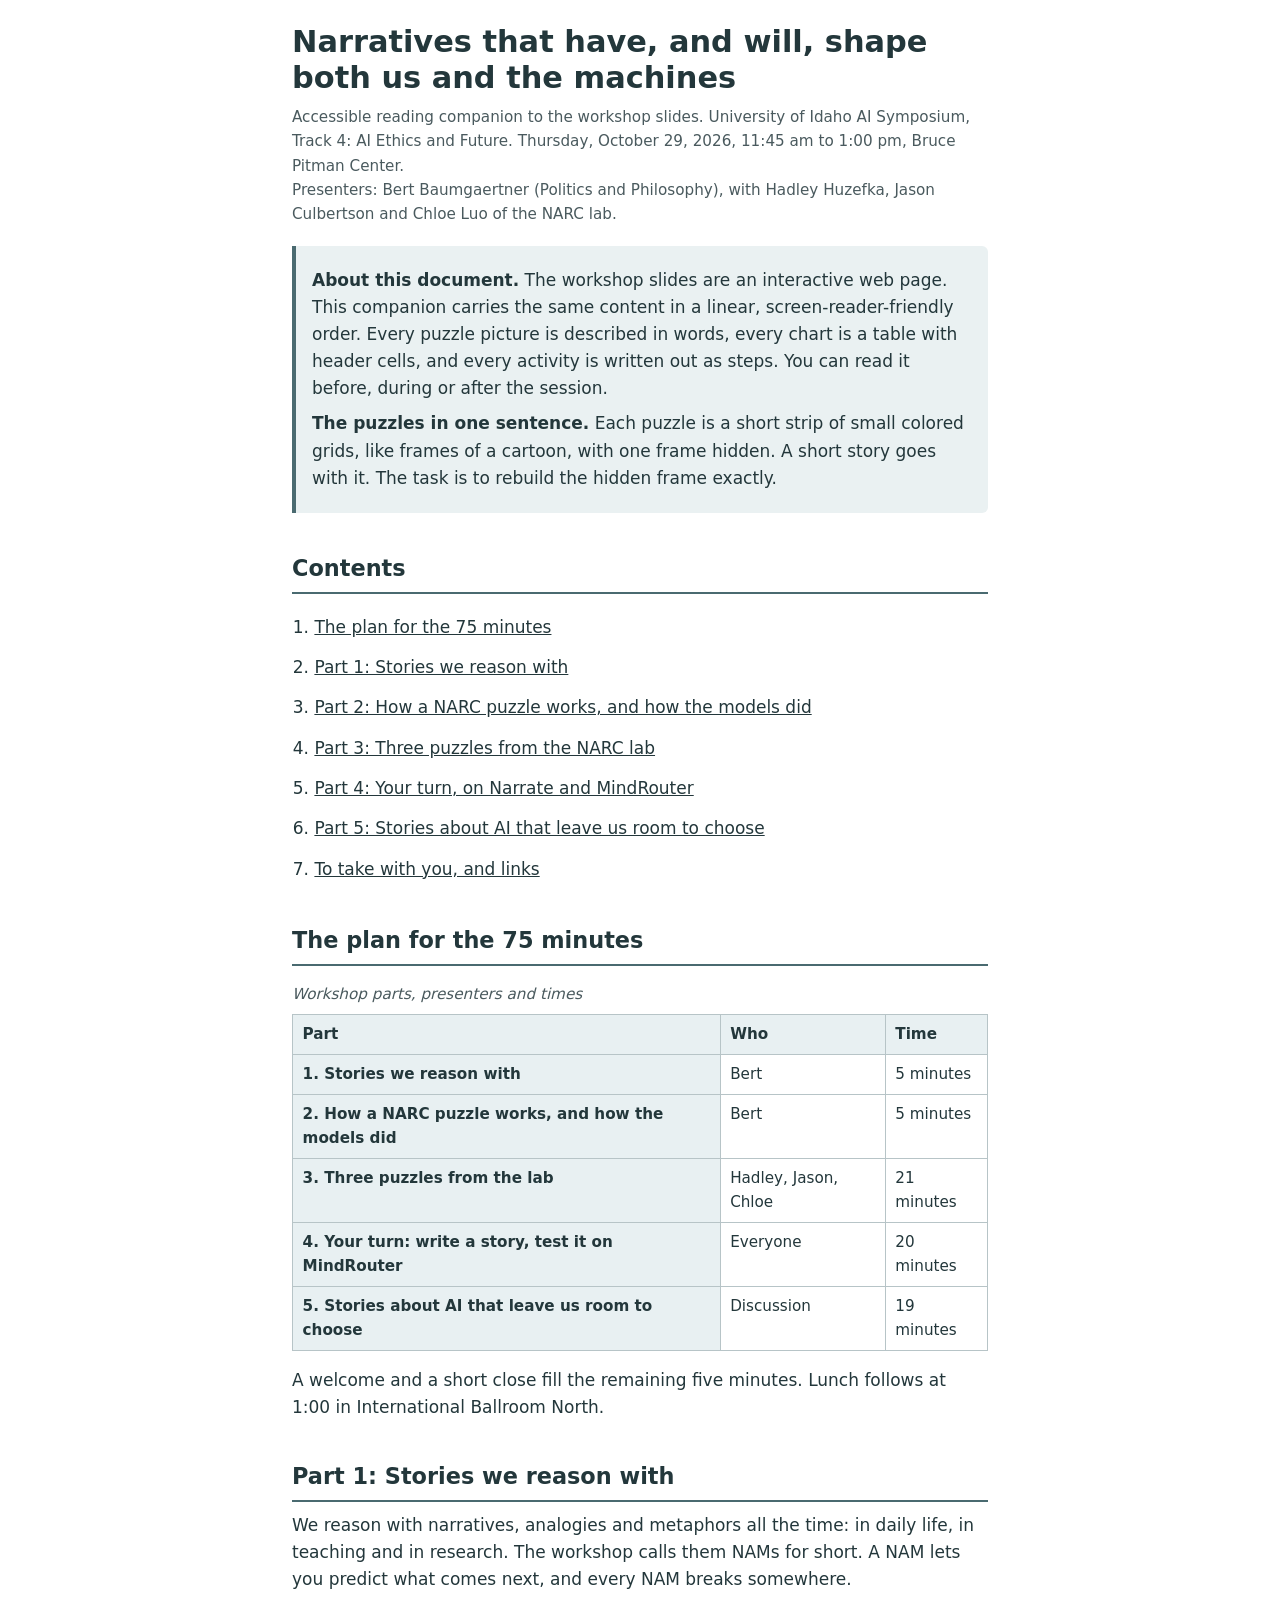
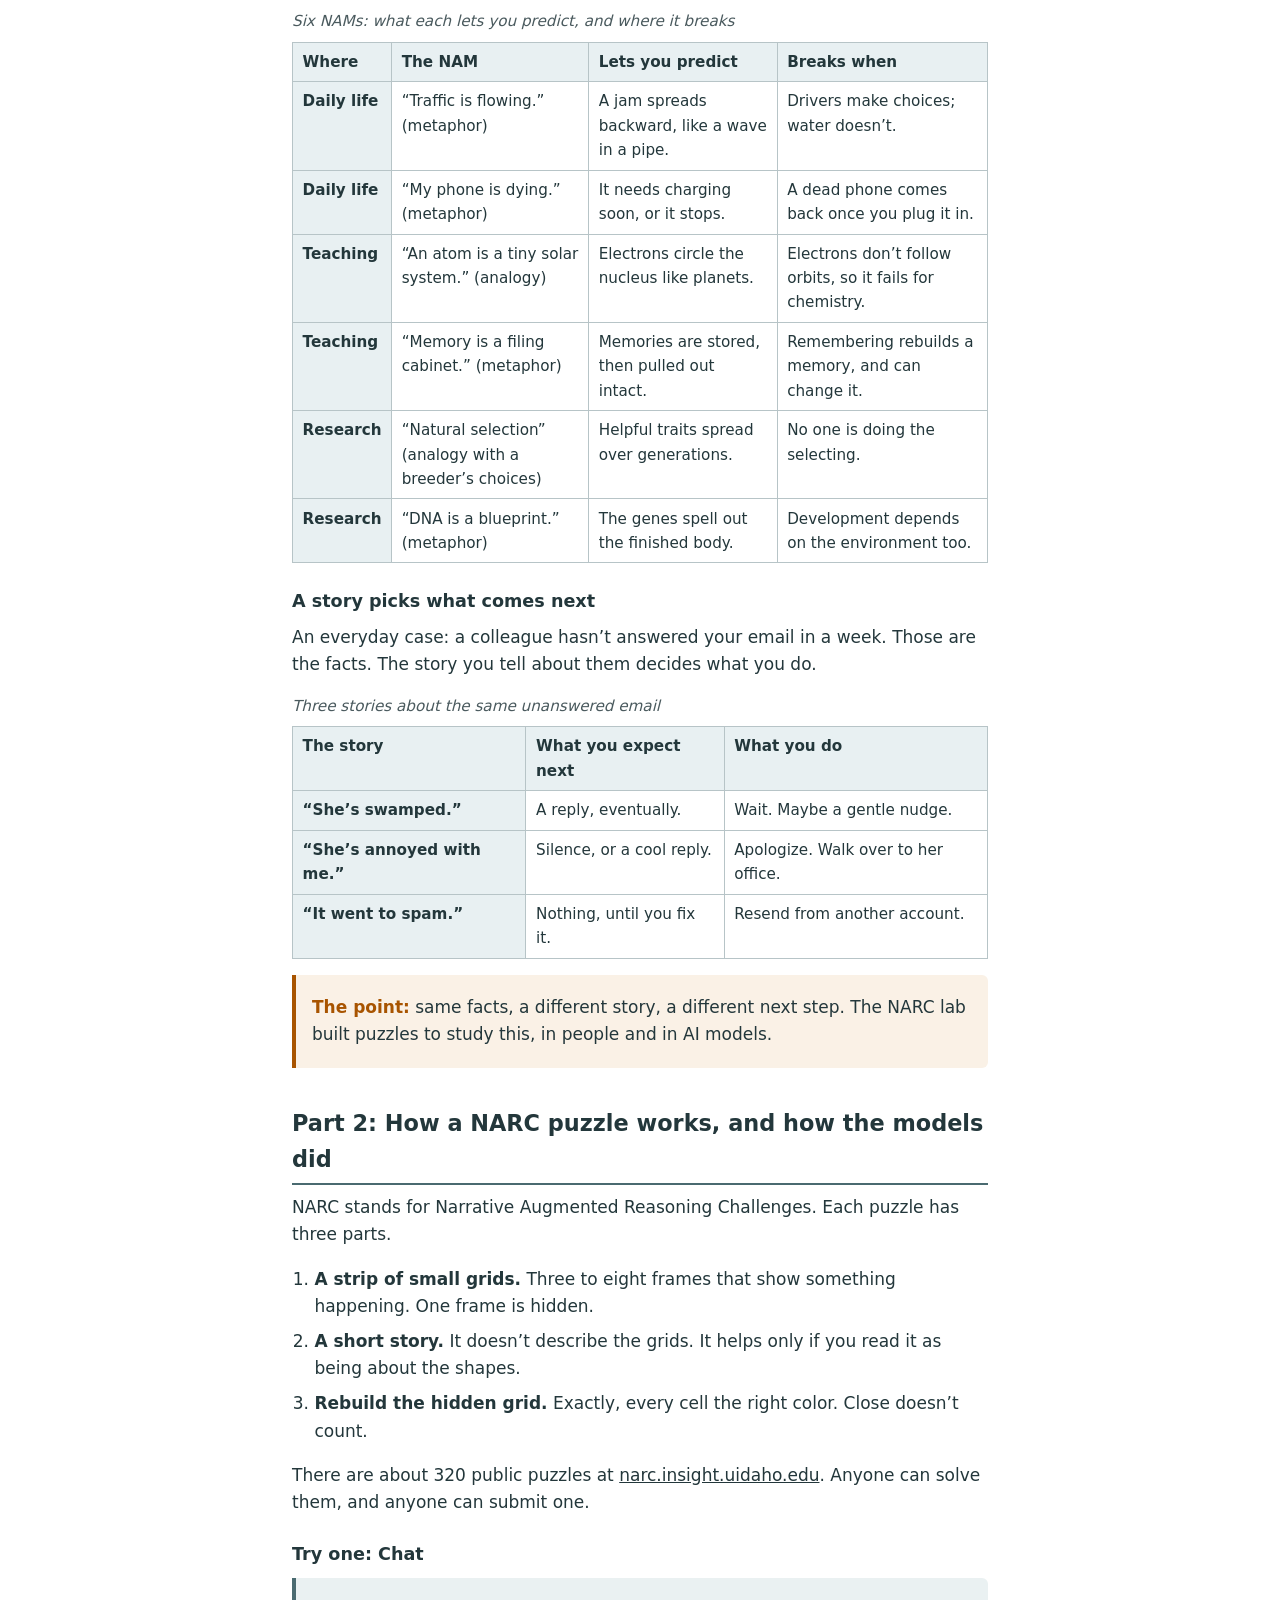
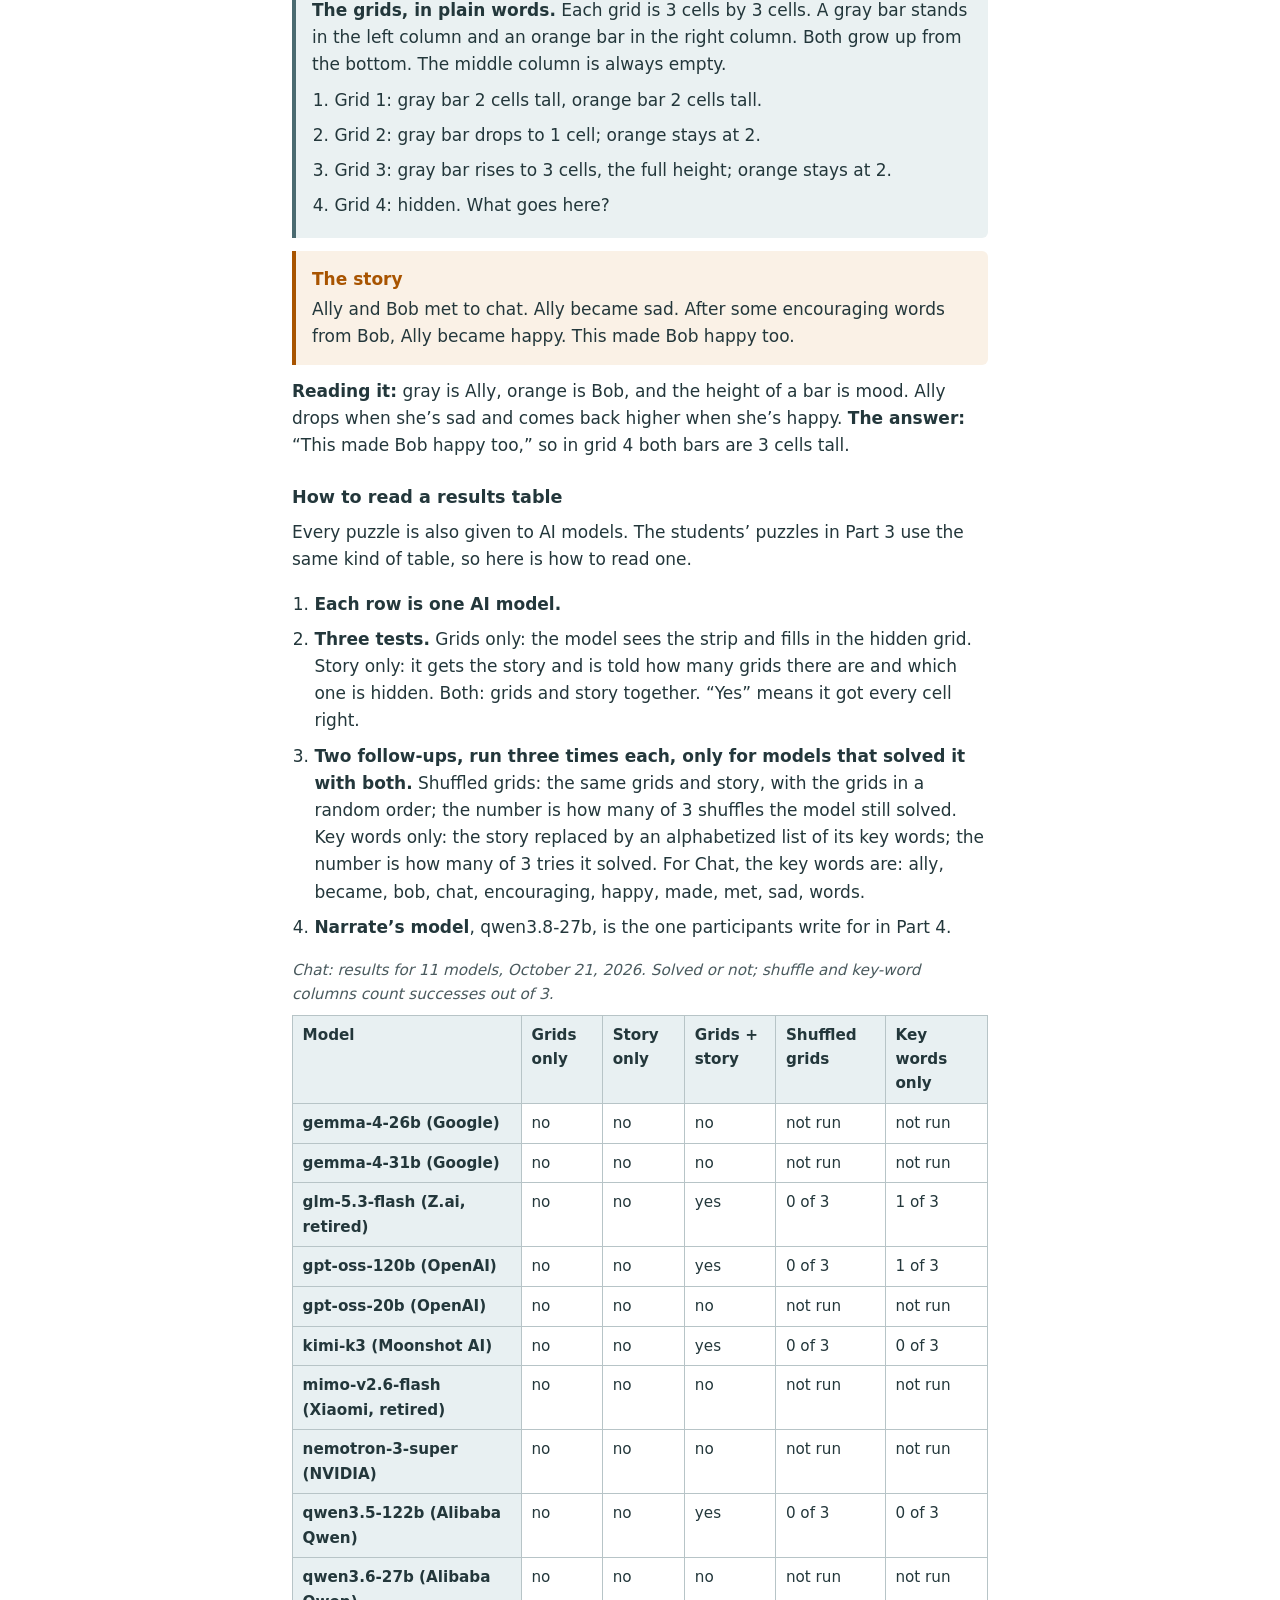
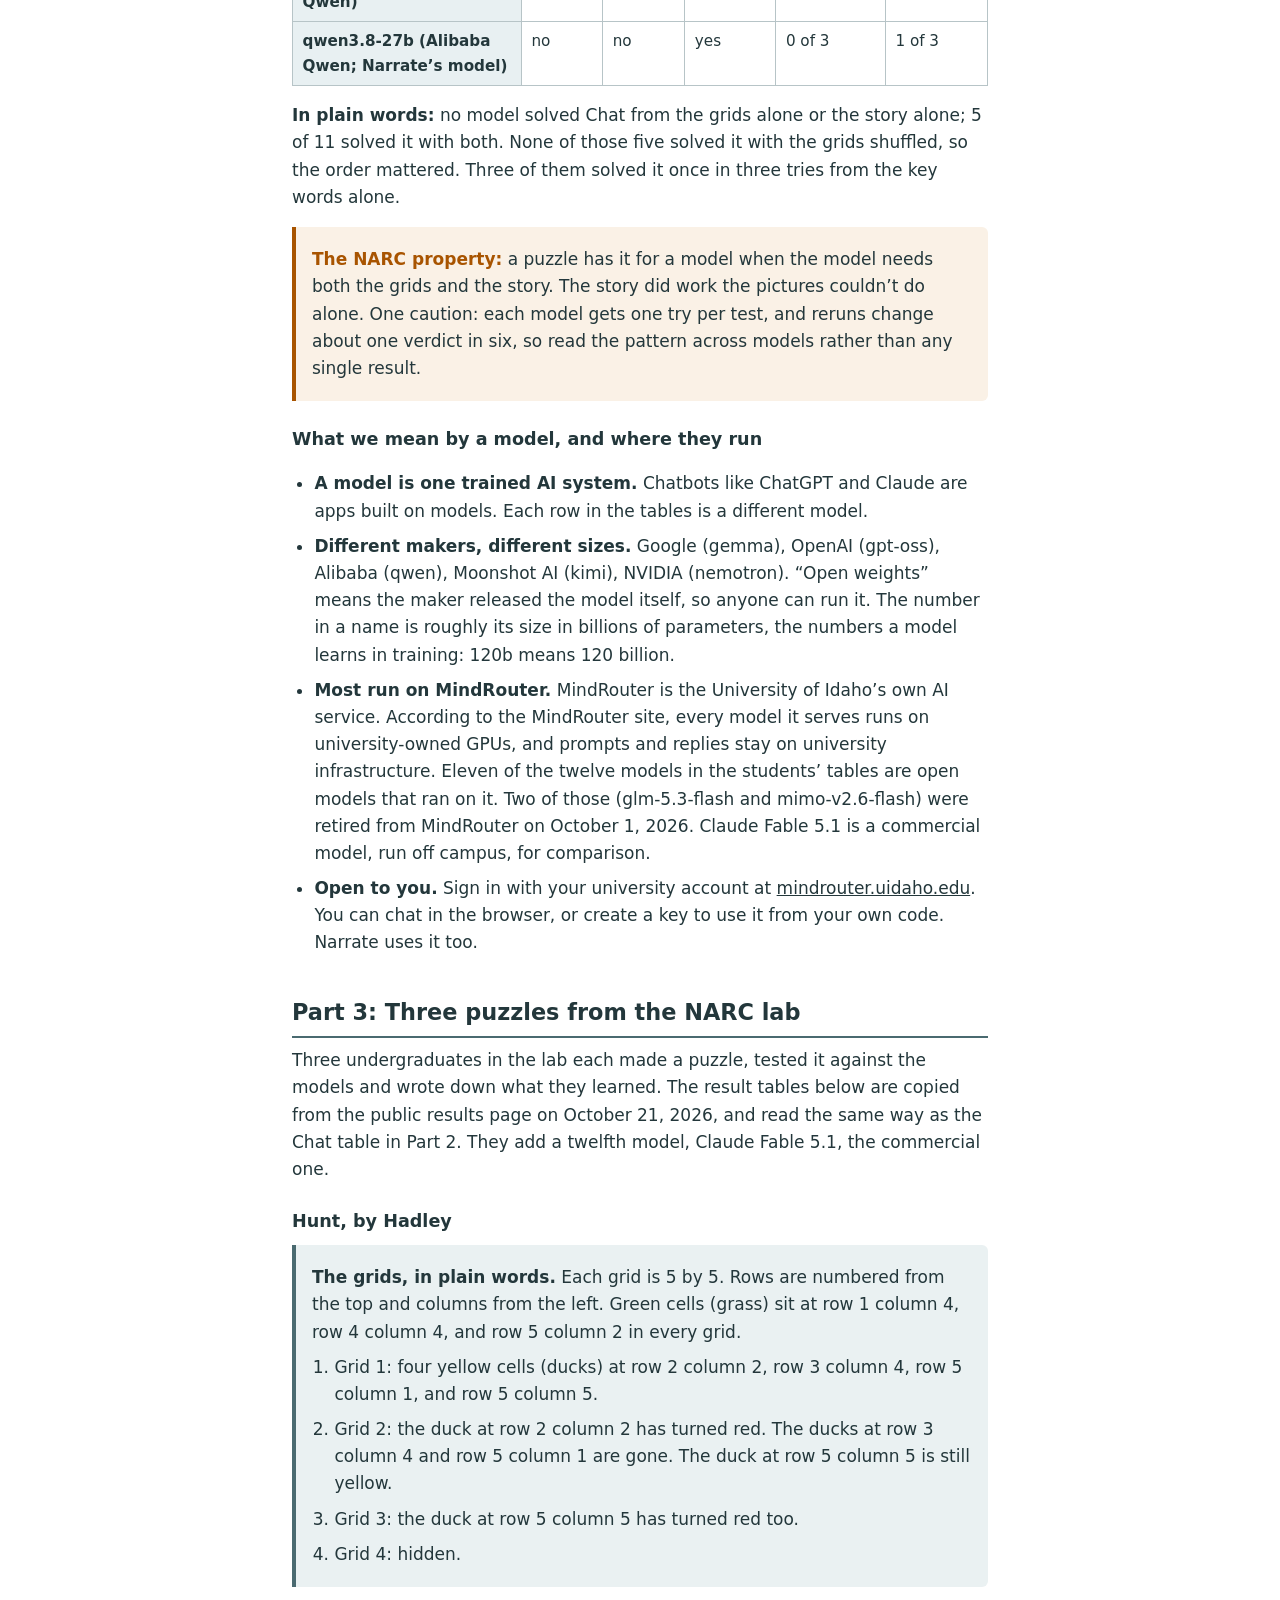
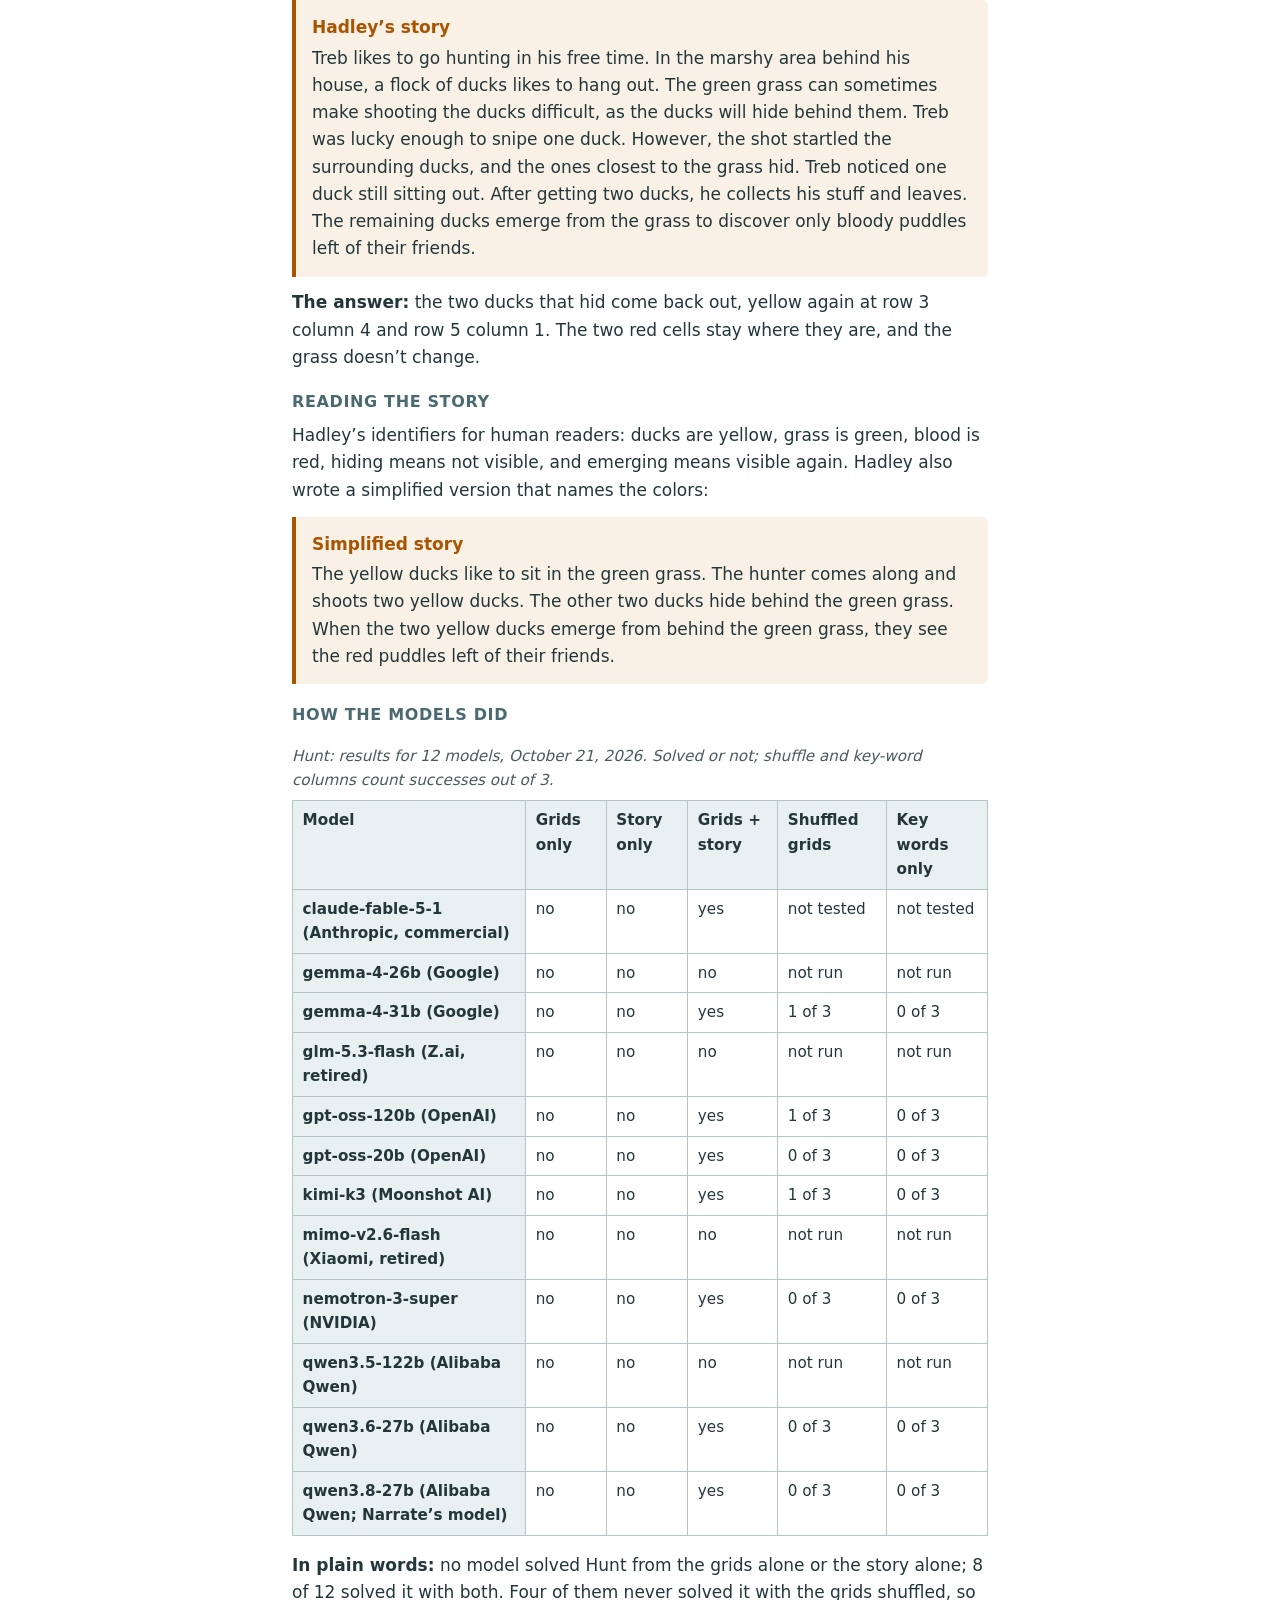
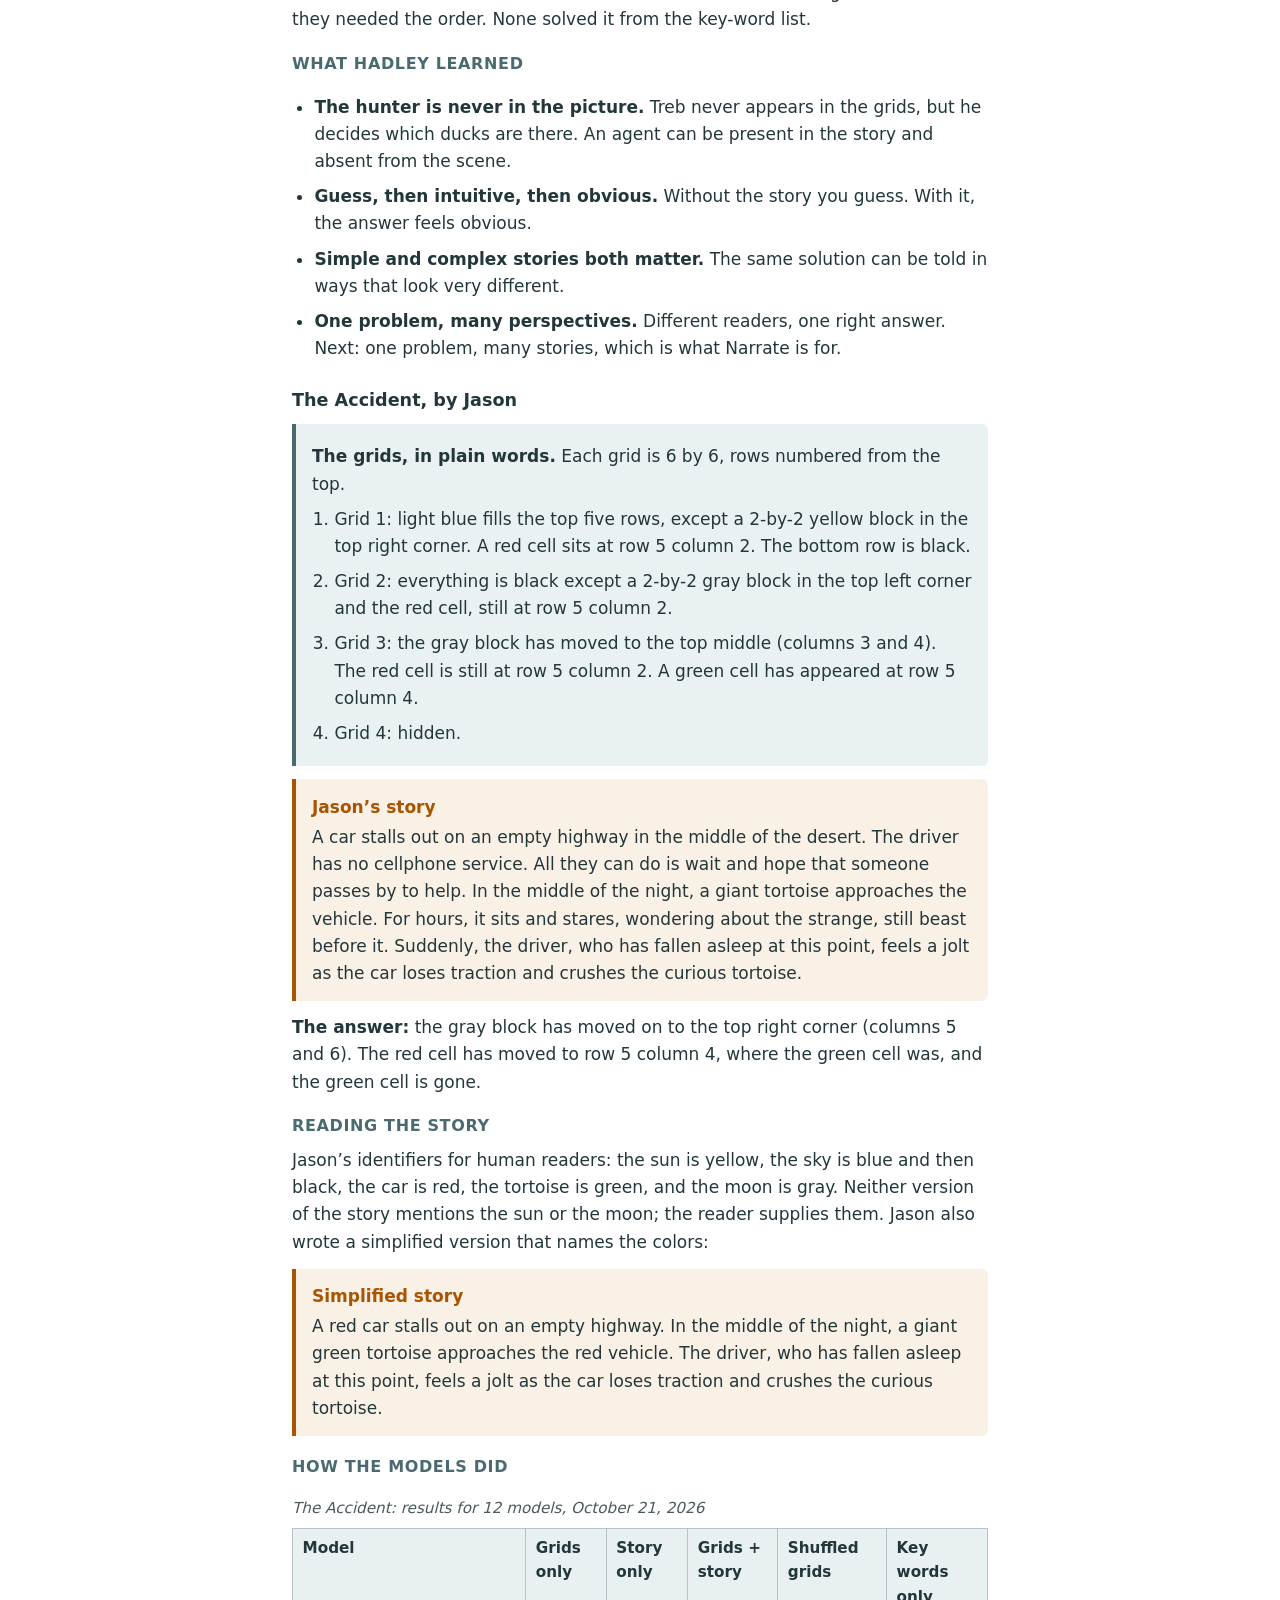
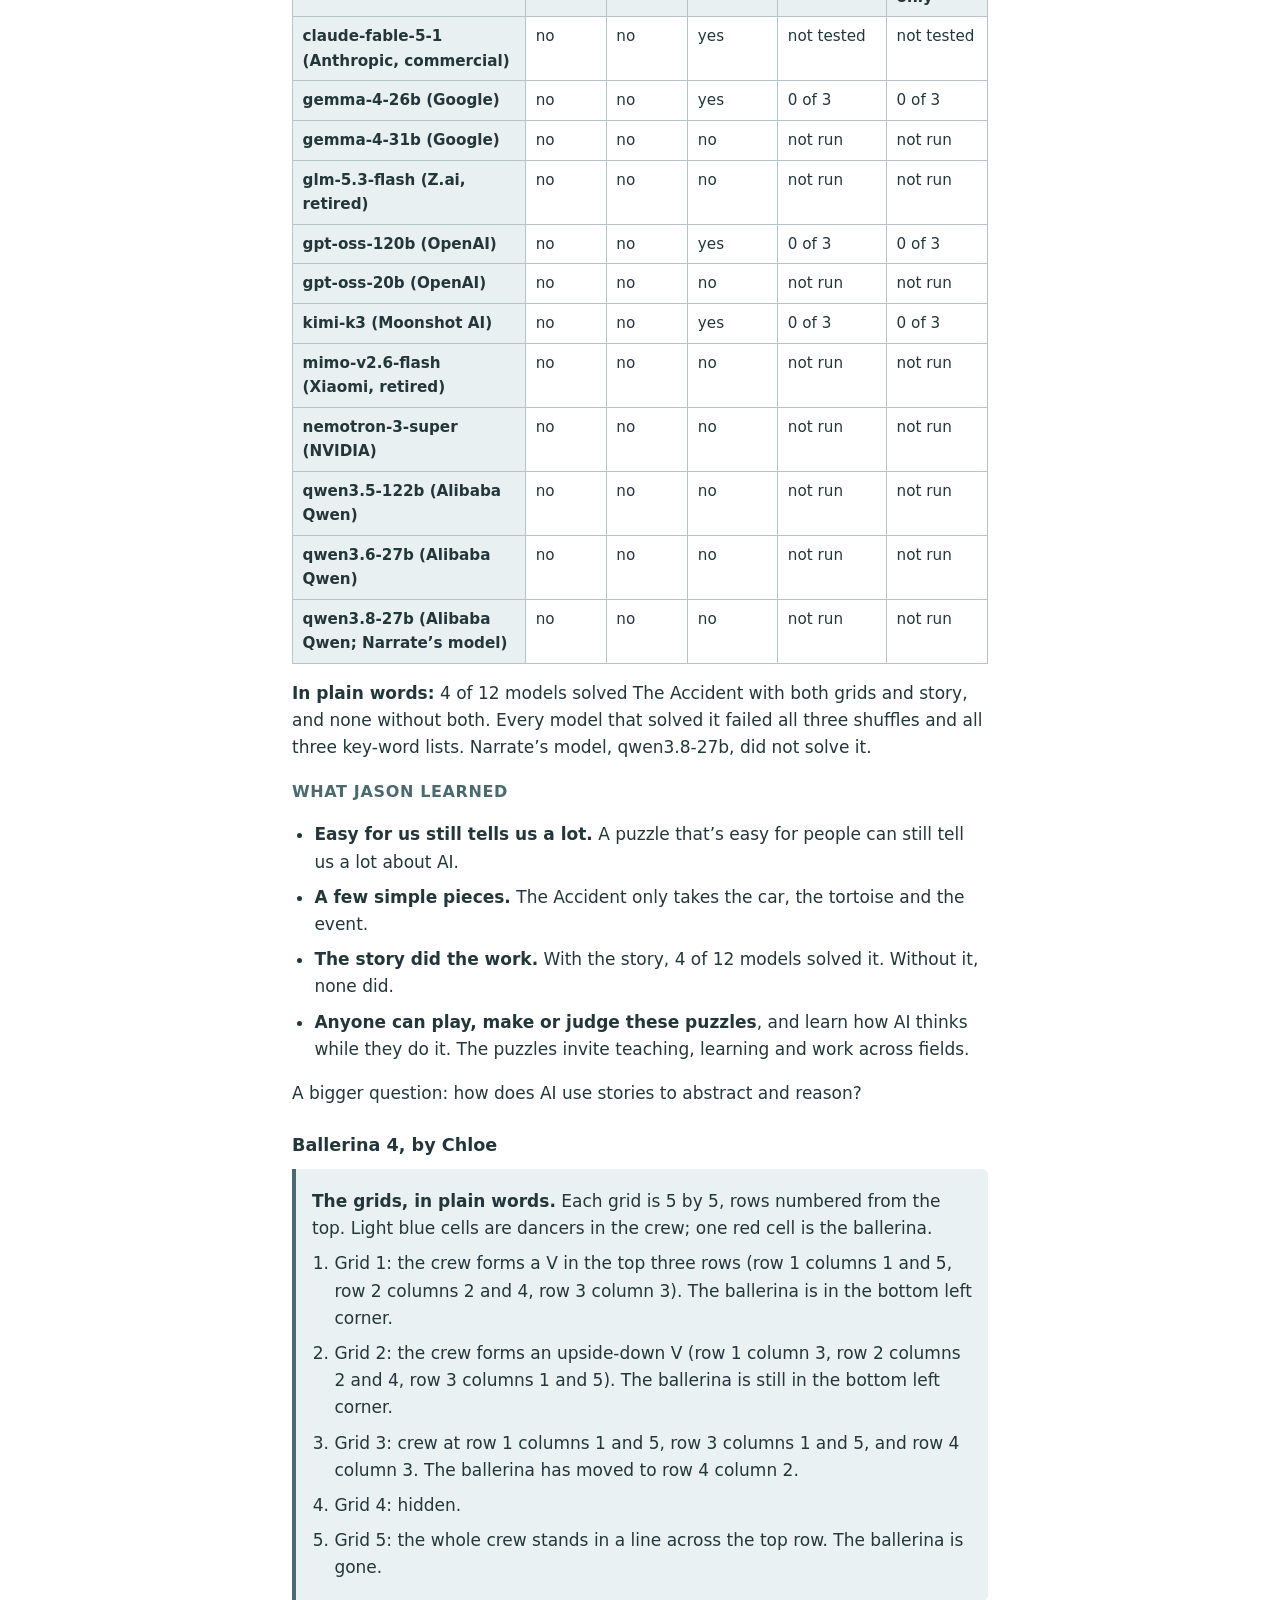
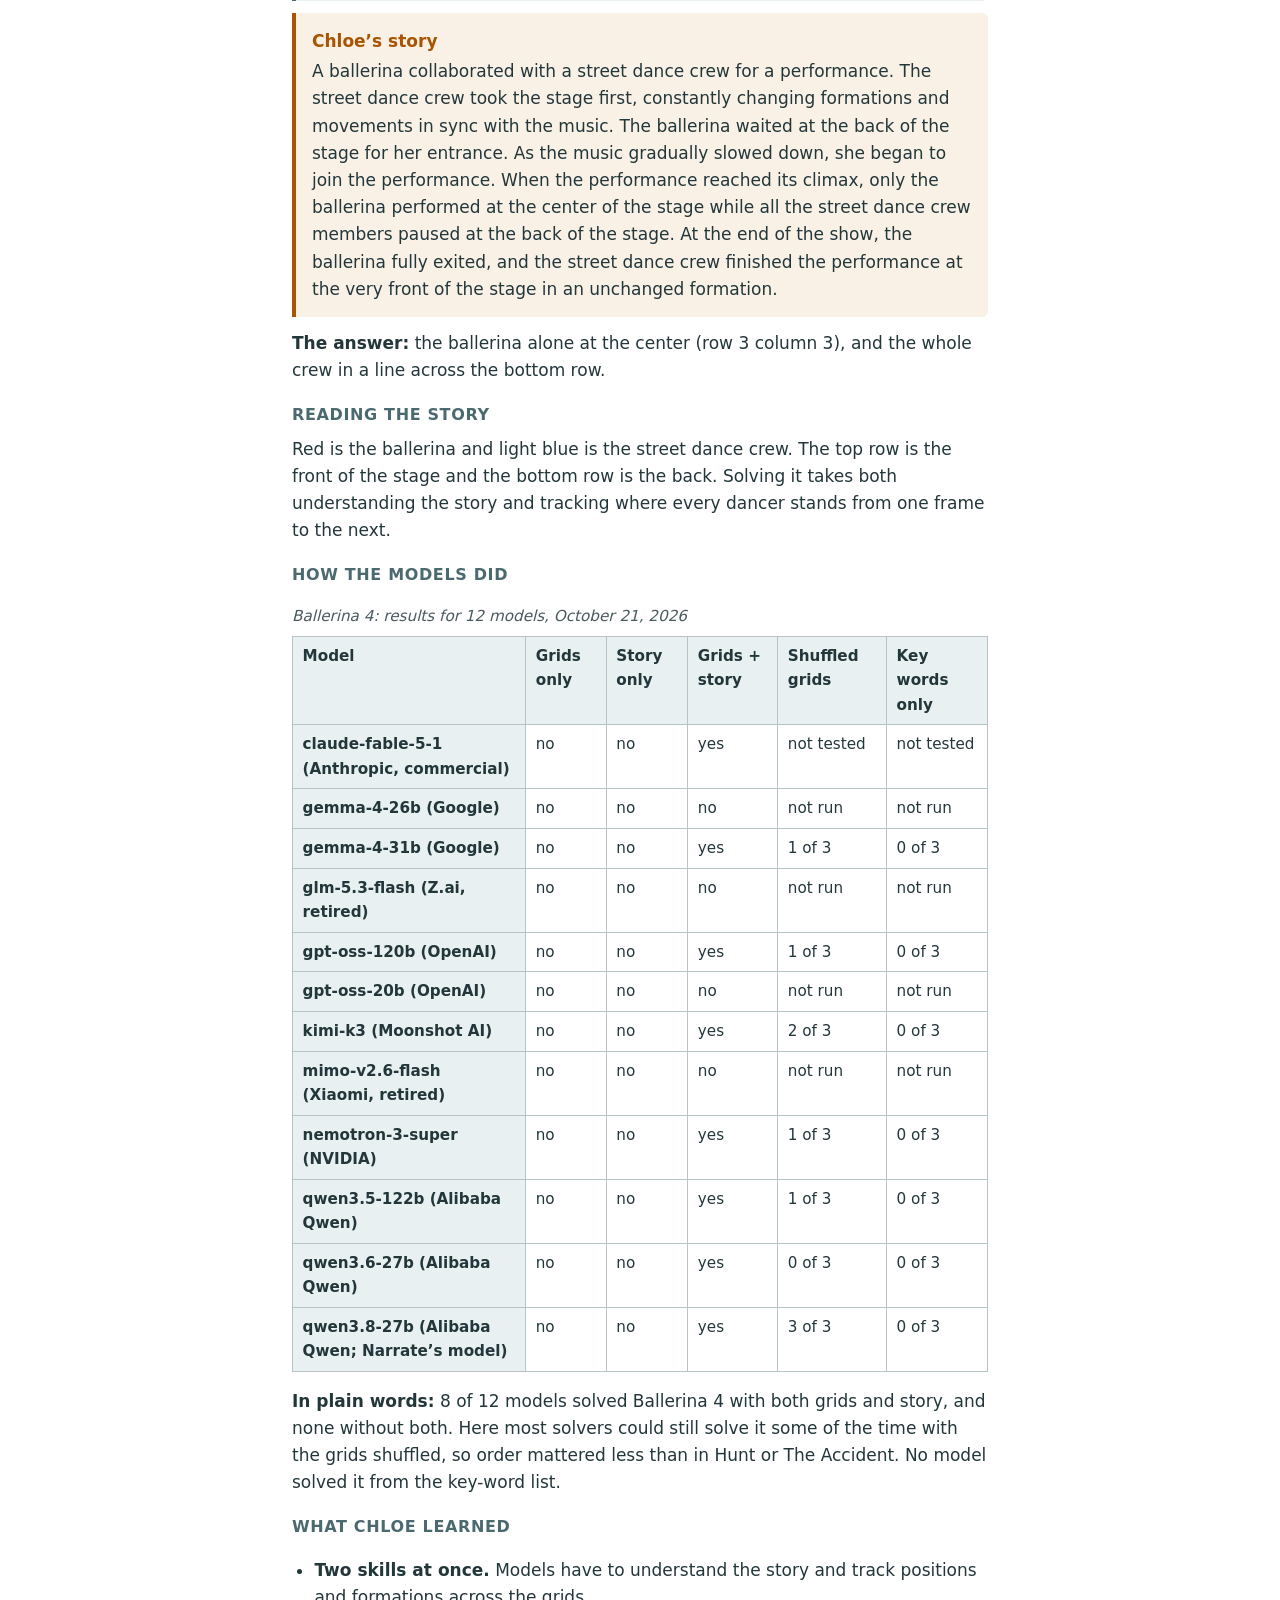
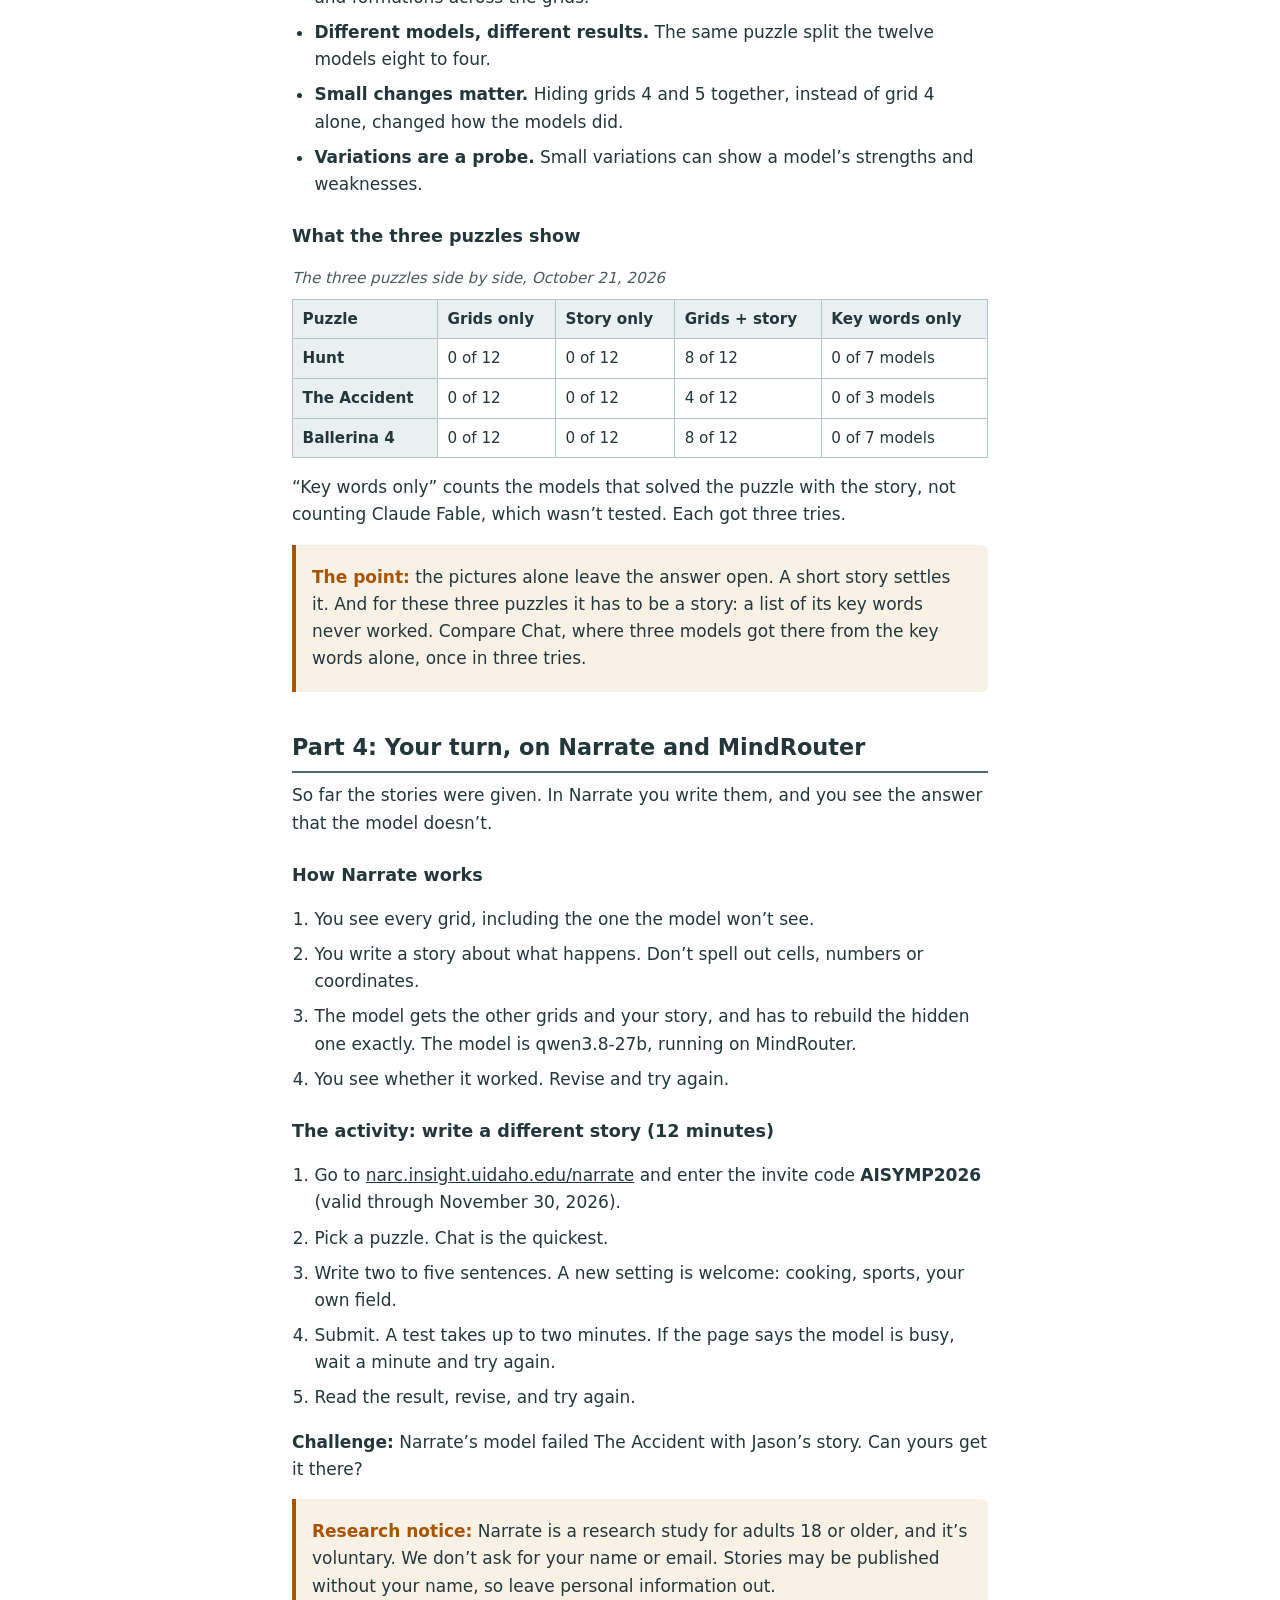
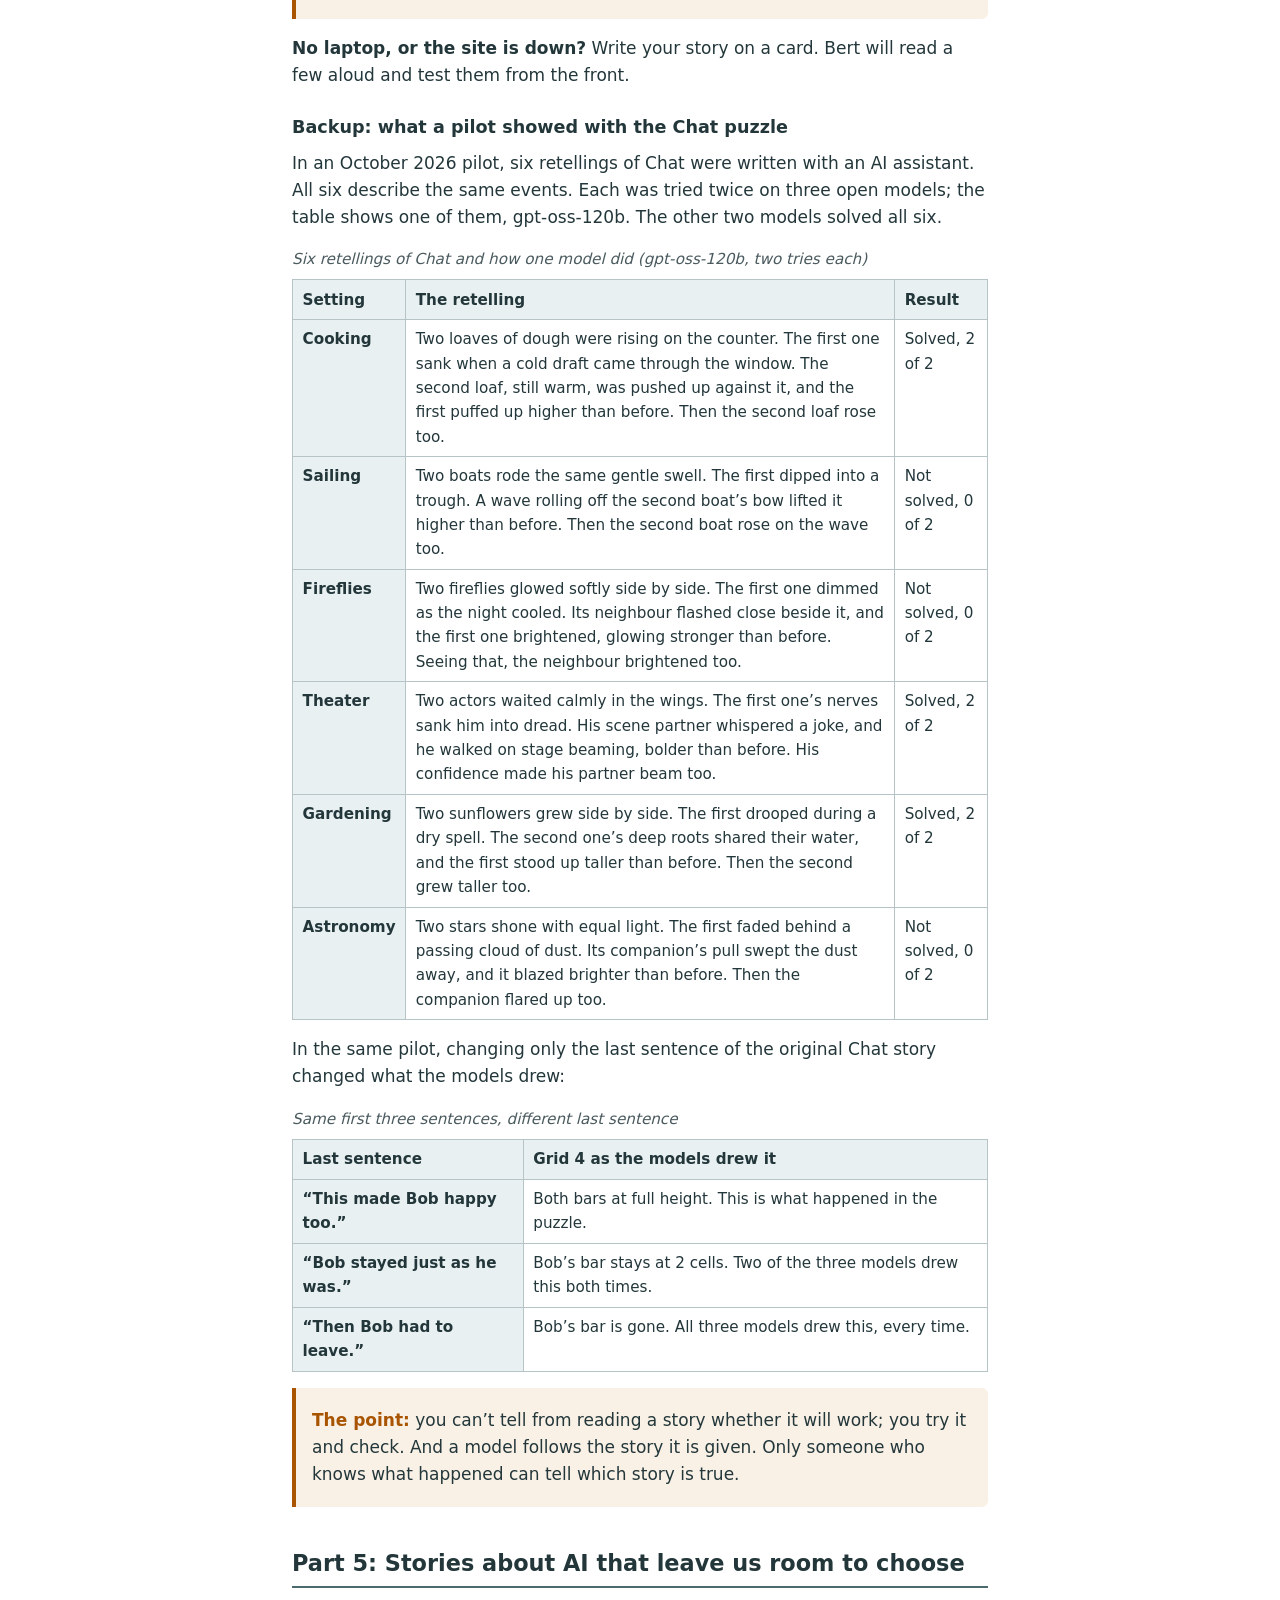
==== commit 0ddb80d9: "Key slides: show the whole grid sequence; student drafts confirmed The three "Identifiers for humans" ====
--- a/docs/companion.html
+++ b/docs/companion.html
@@ -306,7 +306,7 @@
   <p><strong>In plain words:</strong> 4 of 12 models solved The Accident with both grids and story, and none without both.
   Every model that solved it failed all three shuffles and all three key-word lists. Narrate&rsquo;s model, qwen3.8-27b, did not solve it.</p>
 
-  <h4>What Jason learned <span class="draft">(numbers updated to the live table; Jason to confirm)</span></h4>
+  <h4>What Jason learned</h4>
   <ul>
     <li><strong>Easy for us still tells us a lot.</strong> A puzzle that&rsquo;s easy for people can still tell us a lot about AI.</li>
     <li><strong>A few simple pieces.</strong> The Accident only takes the car, the tortoise and the event.</li>
@@ -329,7 +329,7 @@
   </div>
   <blockquote class="story"><p class="label">Chloe&rsquo;s story</p><p>A ballerina collaborated with a street dance crew for a performance. The street dance crew took the stage first, constantly changing formations and movements in sync with the music. The ballerina waited at the back of the stage for her entrance. As the music gradually slowed down, she began to join the performance. When the performance reached its climax, only the ballerina performed at the center of the stage while all the street dance crew members paused at the back of the stage. At the end of the show, the ballerina fully exited, and the street dance crew finished the performance at the very front of the stage in an unchanged formation.</p></blockquote>
   <p><strong>The answer:</strong> the ballerina alone at the center (row 3 column 3), and the whole crew in a line across the bottom row.</p>
-  <h4>Reading the story <span class="draft">(draft key, to be confirmed by Chloe)</span></h4>
+  <h4>Reading the story</h4>
   <p>Red is the ballerina and light blue is the street dance crew. The top row is the front of the stage and the bottom row is the back.
   Solving it takes both understanding the story and tracking where every dancer stands from one frame to the next.</p>
 
